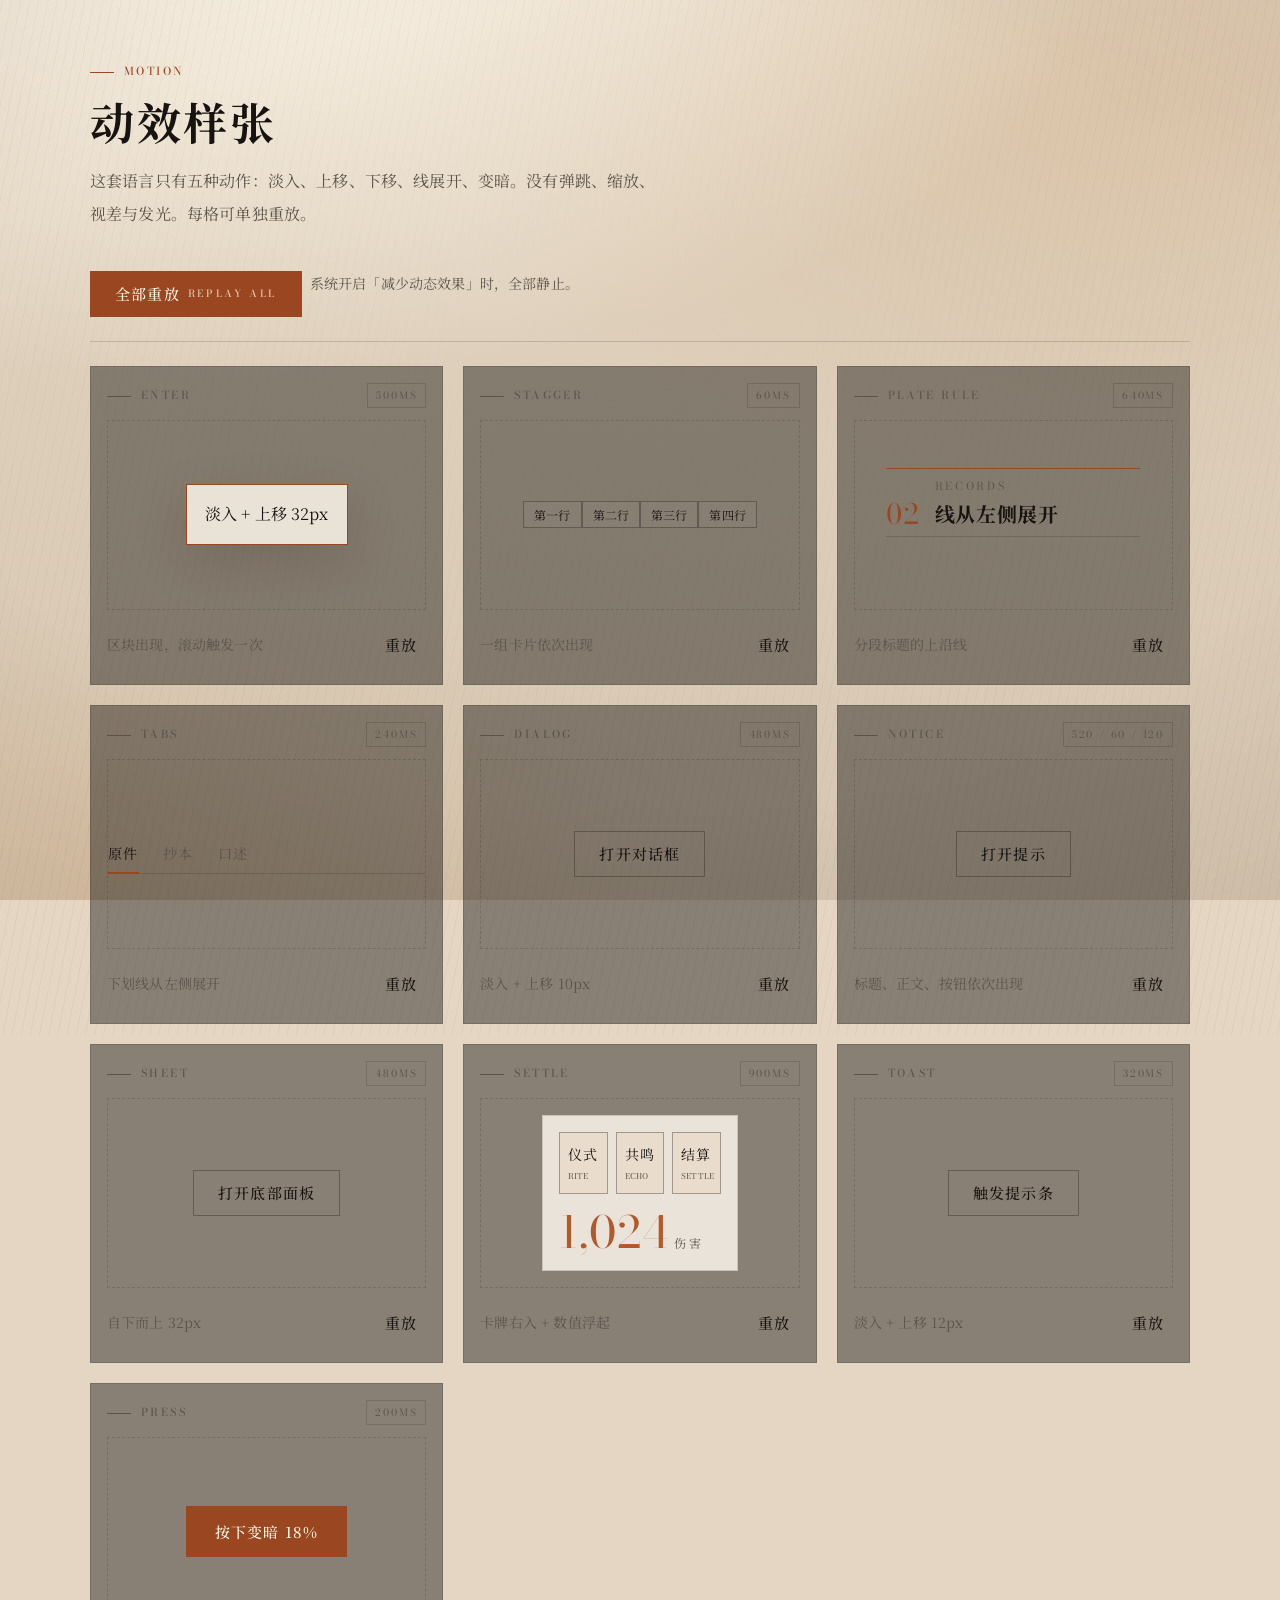
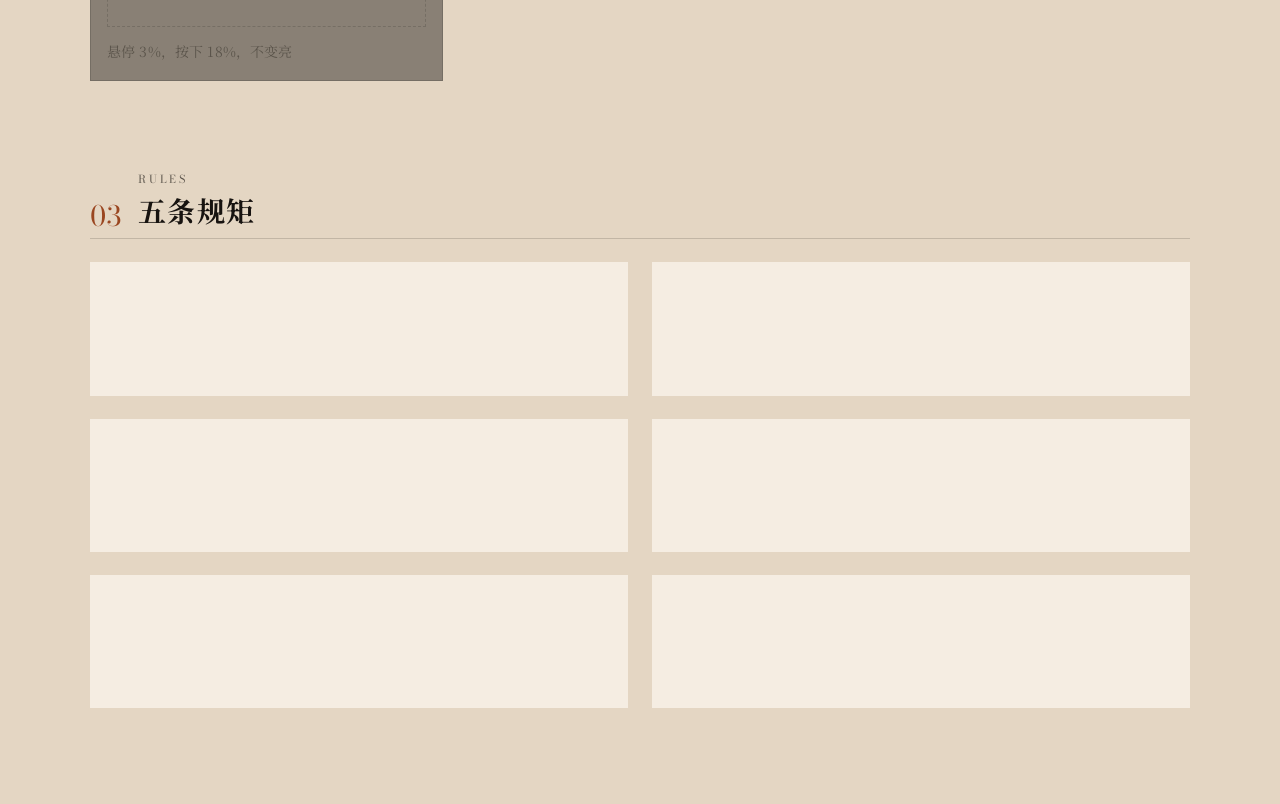
==== templates/motion.html @ 3413b7c7 "feat: add design tokens, web kit and page templates Tokens, the CSS kit, one stylesheet per extra pa" ====
<!DOCTYPE html>
<html lang="zh-CN" data-theme="dark" data-accent="rust" data-density="standard" data-motion="full">
<head>
<meta charset="utf-8">
<meta name="viewport" content="width=device-width, initial-scale=1">
<title>动效样张 · reverse1999-ui</title>
<link rel="preconnect" href="https://fonts.googleapis.com">
<link rel="preconnect" href="https://fonts.gstatic.com" crossorigin>
<link href="https://fonts.googleapis.com/css2?family=Bodoni+Moda:wght@400..700&family=Noto+Serif+SC:wght@400;500;700&display=swap" rel="stylesheet">
<link rel="stylesheet" href="../assets/reverse1999.css">
<style>
  .motion-grid { display: grid; grid-template-columns: repeat(3, minmax(0, 1fr)); gap: 20px; padding: 24px 0; }
  .tile { border: 1px solid var(--r99-line); background: rgba(0,0,0,.4); padding: 16px; display: flex; flex-direction: column; gap: 12px; }
  .tile__head { display: flex; justify-content: space-between; align-items: baseline; gap: 8px; }
  .tile__stage { position: relative; height: 190px; display: flex; align-items: center; justify-content: center; overflow: hidden; border: 1px dashed var(--r99-line); }
  .tile__foot { display: flex; justify-content: space-between; align-items: center; }
  .demo-plate { width: 80%; }
  @keyframes demo-line { from { transform: scaleX(0); } to { transform: scaleX(1); } }
  .demo-plate::before { display: none; }
  .demo-line {
    position: absolute;
    left: 0; top: 0;
    width: 100%; height: 1px;
    background: var(--r99-accent);
    transform-origin: left center;
    transform: scaleX(1);
  }
  .demo-plate.play::before { animation: demo-line 640ms var(--r99-ease-enter) both; }
  .demo-line--tab { top: auto; bottom: -1px; height: 2px; }
  .demo-tabs { width: 100%; }
  @media (max-width: 980px) { .motion-grid { grid-template-columns: 1fr; } }
</style>
</head>
<body class="r99">

<div class="r99-atmos" aria-hidden="true"></div>
<div class="r99-rain" aria-hidden="true"></div>
<div class="r99-grain" aria-hidden="true"></div>
<div class="r99-vignette" aria-hidden="true"></div>

<main class="r99-main">
  <div class="r99-shell">
    <header class="r99-article__head">
      <span class="r99-kicker r99-kicker--accent">Motion</span>
      <h1 class="r99-article__title" style="font-size:44px">动效样张</h1>
      <p class="r99-lead" style="max-width:36em">这套语言只有五种动作：淡入、上移、下移、线展开、变暗。没有弹跳、缩放、视差与发光。每格可单独重放。</p>
      <div class="r99-actions">
        <button class="r99-btn r99-btn--primary" id="replay-all">全部重放<span class="r99-btn__en">Replay all</span></button>
        <span class="r99-note">系统开启「减少动态效果」时，全部静止。</span>
      </div>
    </header>

    <div class="motion-grid">
      <div class="tile">
        <div class="tile__head"><span class="r99-kicker">Enter</span><span class="r99-tag">500ms</span></div>
        <div class="tile__stage"><div class="r99-panel demo-enter" style="padding:14px 18px">淡入 + 上移 32px</div></div>
        <div class="tile__foot"><span class="r99-note">区块出现，滚动触发一次</span><button class="r99-btn r99-btn--quiet" data-replay="demo-enter">重放</button></div>
      </div>

      <div class="tile">
        <div class="tile__head"><span class="r99-kicker">Stagger</span><span class="r99-tag">60ms</span></div>
        <div class="tile__stage stagger demo-stagger">
          <span class="r99-chip">第一行</span><span class="r99-chip">第二行</span><span class="r99-chip">第三行</span><span class="r99-chip">第四行</span>
        </div>
        <div class="tile__foot"><span class="r99-note">一组卡片依次出现</span><button class="r99-btn r99-btn--quiet" data-replay="demo-stagger">重放</button></div>
      </div>

      <div class="tile">
        <div class="tile__head"><span class="r99-kicker">Plate rule</span><span class="r99-tag">640ms</span></div>
        <div class="tile__stage">
          <div class="r99-plate demo-plate" data-r99-skip><span class="demo-line" aria-hidden="true"></span><span class="r99-plate__no">02</span><span class="r99-plate__text"><span class="r99-plate__en">Records</span><span class="r99-h3">线从左侧展开</span></span></div>
        </div>
        <div class="tile__foot"><span class="r99-note">分段标题的上沿线</span><button class="r99-btn r99-btn--quiet" data-replay="demo-plate">重放</button></div>
      </div>

      <div class="tile">
        <div class="tile__head"><span class="r99-kicker">Tabs</span><span class="r99-tag">240ms</span></div>
        <div class="tile__stage">
          <ul class="r99-tabs demo-tabs" role="tablist" data-r99-tabs>
            <li role="presentation"><button role="tab" id="mt1" aria-controls="mp1" aria-selected="true">原件<span class="demo-line demo-line--tab" aria-hidden="true"></span></button></li>
            <li role="presentation"><button role="tab" id="mt2" aria-controls="mp2" aria-selected="false" tabindex="-1">抄本</button></li>
            <li role="presentation"><button role="tab" id="mt3" aria-controls="mp3" aria-selected="false" tabindex="-1">口述</button></li>
          </ul>
          <div id="mp1" role="tabpanel" aria-labelledby="mt1" hidden style="position:absolute;bottom:10px;left:0;right:0;text-align:center"></div>
        </div>
        <div class="tile__foot"><span class="r99-note">下划线从左侧展开</span><button class="r99-btn r99-btn--quiet" data-replay="demo-tabs">重放</button></div>
      </div>

      <div class="tile">
        <div class="tile__head"><span class="r99-kicker">Dialog</span><span class="r99-tag">480ms</span></div>
        <div class="tile__stage"><button class="r99-btn" data-r99-open="dlg-motion">打开对话框</button></div>
        <div class="tile__foot"><span class="r99-note">淡入 + 上移 10px</span><button class="r99-btn r99-btn--quiet" data-replay="demo-dialog">重放</button></div>
      </div>

      <div class="tile">
        <div class="tile__head"><span class="r99-kicker">Notice</span><span class="r99-tag">520 / 60 / 120</span></div>
        <div class="tile__stage"><button class="r99-btn" data-r99-open="dlg-notice-motion">打开提示</button></div>
        <div class="tile__foot"><span class="r99-note">标题、正文、按钮依次出现</span><button class="r99-btn r99-btn--quiet" data-replay="demo-notice">重放</button></div>
      </div>

      <div class="tile">
        <div class="tile__head"><span class="r99-kicker">Sheet</span><span class="r99-tag">480ms</span></div>
        <div class="tile__stage"><button class="r99-btn" data-r99-open="sheet-motion">打开底部面板</button></div>
        <div class="tile__foot"><span class="r99-note">自下而上 32px</span><button class="r99-btn r99-btn--quiet" data-replay="demo-sheet">重放</button></div>
      </div>

      <div class="tile">
        <div class="tile__head"><span class="r99-kicker">Settle</span><span class="r99-tag">900ms</span></div>
        <div class="tile__stage">
          <div class="r99-settle" id="settle-demo">
            <div class="r99-settle__row">
              <div class="r99-settle__card" style="--i:0">仪式<span>Rite</span></div>
              <div class="r99-settle__card" style="--i:1">共鸣<span>Echo</span></div>
              <div class="r99-settle__card" style="--i:2">结算<span>Settle</span></div>
            </div>
            <div class="r99-settle__num">1,024<small>伤害</small></div>
          </div>
        </div>
        <div class="tile__foot"><span class="r99-note">卡牌右入 + 数值浮起</span><button class="r99-btn r99-btn--quiet" data-replay="demo-settle">重放</button></div>
      </div>
      <div class="tile">
        <div class="tile__head"><span class="r99-kicker">Toast</span><span class="r99-tag">320ms</span></div>
        <div class="tile__stage"><button class="r99-btn" data-r99-toast="这是一条提示，2.6 秒后消失">触发提示条</button></div>
        <div class="tile__foot"><span class="r99-note">淡入 + 上移 12px</span><button class="r99-btn r99-btn--quiet" data-replay="demo-toast">重放</button></div>
      </div>

      <div class="tile">
        <div class="tile__head"><span class="r99-kicker">Press</span><span class="r99-tag">200ms</span></div>
        <div class="tile__stage"><button class="r99-btn r99-btn--primary" style="padding:14px 28px">按下变暗 18%</button></div>
        <div class="tile__foot"><span class="r99-note">悬停 3%，按下 18%，不变亮</span></div>
      </div>
    </div>

    <section class="r99-section">
      <div class="r99-plate">
        <span class="r99-plate__no">03</span>
        <span class="r99-plate__text"><span class="r99-plate__en">Rules</span><span class="r99-h2">五条规矩</span></span>
      </div>
      <div class="r99-grid r99-grid--2">
        <div class="r99-panel r99-panel--quiet"><h3 class="r99-h3">只有五种动作</h3><p class="r99-note">淡入、上移、下移、线展开、变暗。没有第六种。</p></div>
        <div class="r99-panel r99-panel--quiet"><h3 class="r99-h3">退出比进入快</h3><p class="r99-note">进入 500ms，退出 350ms；退出不带反向位移。</p></div>
        <div class="r99-panel r99-panel--quiet"><h3 class="r99-h3">一组只错开 60ms</h3><p class="r99-note">六个以内；再多就整组一起出现，总延迟不超过 300ms。</p></div>
        <div class="r99-panel r99-panel--quiet"><h3 class="r99-h3">按下去是暗，不是亮</h3><p class="r99-note">悬停 3%、按下 18%；位移与缩放一次都不用。</p></div>
        <div class="r99-panel r99-panel--quiet"><h3 class="r99-h3">跨页只做淡入</h3><p class="r99-note">支持 View Transitions 的浏览器在页面之间淡入；不支持的直接跳转。</p></div>
        <div class="r99-panel r99-panel--quiet"><h3 class="r99-h3">减少动效后静态</h3><p class="r99-note">开启系统开关后全部关闭，内容仍然完整。</p></div>
      </div>
    </section>
  </div>
</main>

<div class="r99-scrim" id="scrim-motion" hidden></div>
<div class="r99-dialog" role="dialog" aria-modal="true" aria-labelledby="dlg-motion-title" id="dlg-motion" data-r99-scrim="scrim-motion" hidden>
  <span class="r99-kicker r99-kicker--accent">Dialog</span>
  <h2 class="r99-h2" id="dlg-motion-title" style="margin-top:8px">对话框</h2>
  <p class="r99-note" style="margin:12px 0 20px">480ms 淡入 + 上移 10px；退出 350ms。按 Esc 关闭。</p>
  <div class="r99-actions" style="margin:0">
    <button class="r99-btn r99-btn--primary" data-r99-close>好</button>
    <button class="r99-btn" data-r99-close>取消</button>
  </div>
</div>

<div class="r99-notice" role="dialog" aria-modal="true" aria-labelledby="notice-motion-title" id="dlg-notice-motion" hidden>
  <div class="r99-notice__head">
    <svg class="r99-notice__arch" viewBox="0 0 46 24" aria-hidden="true"><path d="M2 23V10L23 2l21 8v13" fill="none" stroke="currentColor" stroke-width="1"/></svg>
    <h2 class="r99-notice__title" id="notice-motion-title">提示</h2>
    <span class="r99-notice__en">Notice</span>
  </div>
  <div class="r99-notice__body">是否退出游戏？</div>
  <div class="r99-notice__actions">
    <button class="r99-notice__btn" data-r99-close>取消<span>Cancel</span></button>
    <button class="r99-notice__btn r99-notice__btn--primary" data-r99-close>确认<span>Confirm</span></button>
  </div>
</div>

<div class="r99-scrim" id="scrim-sheet-motion" hidden></div>
<div class="r99-sheet" role="dialog" aria-modal="true" aria-labelledby="sheet-motion-title" id="sheet-motion" data-r99-scrim="scrim-sheet-motion" hidden>
  <div class="r99-sheet__grip" aria-hidden="true"></div>
  <span class="r99-kicker">Sheet</span>
  <h2 class="r99-h3" id="sheet-motion-title" style="margin-top:6px">底部面板</h2>
  <p class="r99-note" style="margin:8px 0 16px">自下而上 32px，480ms；关闭 350ms。</p>
  <button class="r99-btn r99-btn--primary r99-btn--block" data-r99-close>关闭</button>
</div>

<script src="../assets/variant.js"></script>
<script src="../assets/fx.js"></script>
<script>
  // 单条重放：用一次强制重排重新触发动画类
  function playLine(selector) {
    var el = document.querySelector(selector);
    if (!el) return;
    var line = el.querySelector(".demo-line") || el.querySelector("button");
    if (!line) return;
    if (line.animate) {
      line.animate(
        [{ transform: "scaleX(0)" }, { transform: "scaleX(1)" }],
        { duration: selector === ".demo-tabs" ? 240 : 640, easing: "cubic-bezier(.22,.61,.36,1)", fill: "both" }
      );
    }
  }

  function replay(selector) {
    var el = document.querySelector(selector);
    if (!el) return;
    el.classList.remove("r99-in", "anim-enter", "anim-sheet", "anim-fade");
    void el.offsetWidth;
    el.classList.add("r99-in");
  }
  document.querySelectorAll("[data-replay]").forEach(function (btn) {
    btn.addEventListener("click", function () {
      var key = btn.getAttribute("data-replay");
      if (key === "demo-dialog") { document.querySelector('[data-r99-open="dlg-motion"]').click(); return; }
      if (key === "demo-notice") { document.querySelector('[data-r99-open="dlg-notice-motion"]').click(); return; }
      if (key === "demo-sheet") { document.querySelector('[data-r99-open="sheet-motion"]').click(); return; }
      if (key === "demo-toast") { document.querySelector('[data-r99-toast]').click(); return; }
      if (key === "demo-settle") {
        var s = document.getElementById("settle-demo");
        s.removeAttribute("data-state");
        void s.offsetWidth;
        s.setAttribute("data-state", "run");
        return;
      }
      if (key === "demo-tabs") { playLine(".demo-tabs"); return; }
      if (key === "demo-plate") { playLine(".demo-plate"); return; }
      if (key === "demo-stagger") {
        document.querySelectorAll(".demo-stagger > *").forEach(function (el, i) {
          el.style.animation = "none"; void el.offsetWidth;
          el.style.animation = "r99-enter 500ms cubic-bezier(.22,.61,.36,1) " + i * 60 + "ms both";
        });
        return;
      }
      replay("." + key);
    });
  });
  document.getElementById("replay-all").addEventListener("click", function () {
    document.querySelectorAll("[data-replay]").forEach(function (b, i) {
      setTimeout(function () { b.click(); }, i * 260);
    });
  });
</script>
</body>
</html>
---- assets/reverse1999.css ----
/* reverse1999-ui 网页套件
   用法：<html data-theme="dark" data-accent="rust" data-density="standard">
   部件类名一律以 r99- 开头，不依赖任何框架。 */

/* ---------- 1. 变量 ---------- */

:root {
  --r99-s1: 4px;
  --r99-s2: 8px;
  --r99-s3: 16px;
  --r99-s4: 24px;
  --r99-s5: 40px;
  --r99-s6: 64px;
  --r99-s7: 96px;

  --r99-r-sm: 10px;
  --r99-r-md: 20px;
  --r99-r-lg: 30px;
  --r99-r-pill: 45px;

  --r99-hair: 1px;
  --r99-strong: 2px;
  --r99-active: 4px;

  --r99-serif: "Noto Serif SC", "Source Han Serif SC", "Songti SC", "SimSun", serif;
  --r99-display: "Bodoni Moda", "Didot", "Playfair Display", "Times New Roman", serif;
  --r99-mono: ui-monospace, "SF Mono", Consolas, monospace;

  --r99-fs-display: clamp(40px, 7vw, 76px);
  --r99-fs-title: clamp(28px, 3.4vw, 40px);
  --r99-fs-h2: 28px;
  --r99-fs-h3: 20px;
  --r99-fs-body: 16px;
  --r99-fs-small: 14px;
  --r99-fs-meta: 12px;
  --r99-fs-label: 11px;

  --r99-accent: #b55829;
  --r99-accent-bright: #db6f39;
  --r99-on-accent: #fffde9;
  --r99-bg: #0b0a09;
  --r99-bg-deep: #070606;
  --r99-glow-1: rgba(46, 68, 79, 0.5);
  --r99-glow-2: rgba(88, 44, 26, 0.42);
  --r99-surface: rgba(0, 0, 0, 0.82);
  --r99-surface-solid: #141210;
  --r99-paper: #e9dccd;
  --r99-paper-shade: #dccdba;
  --r99-text: #fffde9;
  --r99-text-muted: #c9c2b4;
  --r99-ink: #171310;
  --r99-ink-muted: #5b544b;
  --r99-line: rgba(233, 220, 205, 0.16);
  --r99-line-strong: rgba(233, 220, 205, 0.32);
  --r99-ok: #8ec755;
  --r99-due: #f56064;
  --r99-settled: #8c8d8c;
  --r99-grain-opacity: 0.055;
  --r99-grain-blend: overlay;
  --r99-shadow: 0 24px 70px rgba(0, 0, 0, 0.55);

  --r99-t-enter: 500ms;
  --r99-t-exit: 350ms;
  --r99-t-hover: 200ms;
  --r99-ease-enter: cubic-bezier(0.22, 0.61, 0.36, 1);
  --r99-ease-exit: cubic-bezier(0.33, 0, 0.2, 1);

  --r99-grain: url("data:image/svg+xml,%3Csvg xmlns='http://www.w3.org/2000/svg' width='160' height='160'%3E%3Cfilter id='n'%3E%3CfeTurbulence type='fractalNoise' baseFrequency='0.85' numOctaves='3' stitchTiles='stitch'/%3E%3CfeColorMatrix type='saturate' values='0'/%3E%3C/filter%3E%3Crect width='160' height='160' filter='url(%23n)'/%3E%3C/svg%3E");
  --r99-halftone: url("data:image/svg+xml,%3Csvg xmlns='http://www.w3.org/2000/svg' width='6' height='6'%3E%3Ccircle cx='1.5' cy='1.5' r='1' fill='%23b55829' fill-opacity='0.55'/%3E%3C/svg%3E");
  --r99-weave: repeating-linear-gradient(0deg, rgba(23, 19, 16, 0.035) 0 1px, transparent 1px 4px);

  --r99-rain: repeating-linear-gradient(
    101deg,
    rgba(226, 236, 240, 0.055) 0 1px,
    transparent 1px 9px
  );
}

[data-accent="amber"] {
  --r99-accent: #c97a2b;
  --r99-accent-bright: #e08f3d;
  --r99-on-accent: #171310;
}
[data-accent="verdigris"] {
  --r99-accent: #4f7d6a;
  --r99-accent-bright: #6a9b86;
}
[data-accent="gold"] {
  --r99-accent: #b08d4f;
  --r99-accent-bright: #c9a768;
  --r99-on-accent: #171310;
}

[data-density="compact"] {
  --r99-s1: 4px;
  --r99-s2: 6px;
  --r99-s3: 12px;
  --r99-s4: 18px;
  --r99-s5: 30px;
  --r99-s6: 48px;
  --r99-s7: 72px;
}
[data-density="roomy"] {
  --r99-s1: 6px;
  --r99-s2: 12px;
  --r99-s3: 22px;
  --r99-s4: 32px;
  --r99-s5: 52px;
  --r99-s6: 80px;
  --r99-s7: 120px;
}

[data-theme="light"],
[data-surface="paper"] {
  --r99-bg: #e4d6c3;
  --r99-bg-deep: #d8c8b3;
  --r99-glow-1: rgba(255, 250, 238, 0.85);
  --r99-glow-2: rgba(214, 186, 152, 0.55);
  --r99-surface: rgba(247, 241, 230, 0.88);
  --r99-surface-solid: #f7f1e6;
  --r99-text: #171310;
  --r99-text-muted: #5b544b;
  --r99-line: rgba(23, 19, 16, 0.16);
  --r99-line-strong: rgba(23, 19, 16, 0.32);
  --r99-accent: #9a4620;
  --r99-accent-bright: #b55829;
  --r99-on-accent: #fffde9;
  --r99-ok: #345d1b;
  --r99-due: #a32b30;
  --r99-settled: #5b544b;
  --r99-grain-opacity: 0.04;
  --r99-grain-blend: multiply;
  --r99-shadow: 0 18px 50px rgba(60, 40, 24, 0.18);
  --r99-rain: repeating-linear-gradient(
    101deg,
    rgba(90, 70, 50, 0.05) 0 1px,
    transparent 1px 9px
  );
}

/* ---------- 2. 基础 ---------- */

*,
*::before,
*::after {
  box-sizing: border-box;
}

html {
  -webkit-text-size-adjust: 100%;
  scroll-behavior: smooth;
}

body.r99 {
  margin: 0;
  min-height: 100vh;
  background: var(--r99-bg);
  color: var(--r99-text);
  font-family: var(--r99-serif);
  font-size: var(--r99-fs-body);
  line-height: 1.9;
  letter-spacing: 0.01em;
  -webkit-font-smoothing: antialiased;
  overflow-x: hidden;
}

.r99 ::selection {
  background: rgba(181, 88, 41, 0.35);
  color: var(--r99-text);
}

.r99 a {
  color: inherit;
  text-decoration: none;
}

.r99 img {
  max-width: 100%;
  display: block;
}

.r99 :focus-visible {
  outline: var(--r99-strong) solid var(--r99-text);
  outline-offset: 3px;
}

.r99-hide {
  position: absolute;
  width: 1px;
  height: 1px;
  overflow: hidden;
  clip-path: inset(50%);
  white-space: nowrap;
}

/* ---------- 3. 背景层 ---------- */

.r99-atmos {
  position: fixed;
  inset: 0;
  z-index: 0;
  pointer-events: none;
  background:
    radial-gradient(120% 90% at 18% -10%, var(--r99-glow-1) 0%, transparent 58%),
    radial-gradient(90% 70% at 88% 12%, var(--r99-glow-2) 0%, transparent 62%),
    radial-gradient(70% 46% at 8% 100%, var(--r99-glow-2) 0%, transparent 72%),
    linear-gradient(180deg, var(--r99-bg) 0%, var(--r99-bg-deep) 100%);
}

.r99-rain {
  position: fixed;
  inset: -15% -15% -15% -15%;
  z-index: 1;
  pointer-events: none;
  background-image: var(--r99-rain);
  filter: blur(0.4px);
  opacity: 0.9;
  mask-image: radial-gradient(70% 60% at 50% 40%, transparent 0%, #000 78%);
  animation: r99-rain-drift 90s linear infinite;
}

.r99-grain {
  position: fixed;
  inset: 0;
  z-index: 2;
  pointer-events: none;
  background-image: var(--r99-grain);
  background-size: 160px 160px;
  opacity: var(--r99-grain-opacity);
  mix-blend-mode: var(--r99-grain-blend);
}

.r99-vignette {
  position: fixed;
  inset: 0;
  z-index: 2;
  pointer-events: none;
  background: radial-gradient(120% 100% at 50% 45%, transparent 40%, rgba(0, 0, 0, 0.55) 100%);
}

[data-theme="light"] .r99-vignette,
[data-surface="paper"] .r99-vignette {
  background: radial-gradient(120% 100% at 50% 45%, transparent 45%, rgba(80, 55, 32, 0.16) 100%);
}

@keyframes r99-rain-drift {
  from {
    transform: translate3d(0, 0, 0);
  }
  to {
    transform: translate3d(-4%, 8%, 0);
  }
}

/* ---------- 4. 版式骨架 ---------- */

.r99-skip {
  position: absolute;
  left: var(--r99-s3);
  top: -60px;
  z-index: 100;
  padding: var(--r99-s2) var(--r99-s3);
  background: var(--r99-surface-solid);
  border: var(--r99-hair) solid var(--r99-accent);
  color: var(--r99-text);
  transition: top var(--r99-t-hover) ease;
}
.r99-skip:focus {
  top: var(--r99-s3);
}

.r99-shell {
  position: relative;
  z-index: 3;
  max-width: 1180px;
  margin: 0 auto;
  padding: 0 var(--r99-s5);
}

.r99-main {
  padding-bottom: var(--r99-s5);
}

.r99-section {
  padding: clamp(36px, 4.4vw, 64px) 0;
}

.r99-grid {
  display: grid;
  gap: var(--r99-s4);
}
.r99-grid--2 {
  grid-template-columns: repeat(2, minmax(0, 1fr));
}
.r99-grid--3 {
  grid-template-columns: repeat(3, minmax(0, 1fr));
}
.r99-grid--4 {
  grid-template-columns: repeat(4, minmax(0, 1fr));
}
.r99-grid--split {
  grid-template-columns: minmax(0, 1fr) 320px;
  gap: var(--r99-s6);
}
.r99-grid--half {
  grid-template-columns: minmax(0, 1.05fr) minmax(0, 1fr);
  gap: var(--r99-s6);
}

.r99-stack > * + * {
  margin-top: var(--r99-s3);
}

/* ---------- 5. 文字 ---------- */

.r99-kicker {
  display: block;
  font-family: var(--r99-display);
  font-size: var(--r99-fs-label);
  font-weight: 500;
  letter-spacing: 0.22em;
  text-transform: uppercase;
  color: var(--r99-text-muted);
  line-height: 1.4;
}
.r99-kicker--accent {
  color: var(--r99-accent);
}
.r99-kicker::before {
  content: "";
  display: inline-block;
  width: 24px;
  height: 1px;
  margin-right: 10px;
  vertical-align: middle;
  background: currentColor;
}

.r99-display {
  margin: 0;
  font-family: var(--r99-display);
  font-size: var(--r99-fs-display);
  font-weight: 500;
  line-height: 1.04;
  letter-spacing: 0.02em;
  color: var(--r99-text);
}
.r99-display em {
  font-style: italic;
  color: var(--r99-accent);
}

.r99-title {
  margin: 0;
  font-size: var(--r99-fs-title);
  font-weight: 700;
  line-height: 1.24;
  letter-spacing: 0.04em;
}

.r99-h2 {
  margin: 0;
  font-size: var(--r99-fs-h2);
  font-weight: 700;
  line-height: 1.35;
  letter-spacing: 0.04em;
}

.r99-h3 {
  margin: 0;
  font-size: var(--r99-fs-h3);
  font-weight: 700;
  line-height: 1.45;
  letter-spacing: 0.03em;
}

.r99-lead {
  margin: 0;
  font-size: var(--r99-fs-body);
  line-height: 2.05;
  color: var(--r99-text-muted);
}

.r99-prose {
  max-width: 40em;
}
.r99-prose p {
  margin: 0 0 var(--r99-s3);
}
.r99-prose h2 {
  margin: var(--r99-s5) 0 var(--r99-s3);
}
.r99-prose h3 {
  margin: var(--r99-s4) 0 var(--r99-s2);
}
.r99-prose ul {
  padding-left: 1.2em;
}
.r99-prose li {
  margin: 0.4em 0;
}
.r99-prose strong {
  color: var(--r99-text);
  font-weight: 700;
}
.r99-prose a {
  color: var(--r99-text);
  border-bottom: 1px solid var(--r99-accent);
}
.r99-prose code {
  font-family: var(--r99-mono);
  font-size: 0.9em;
  padding: 2px 6px;
  background: rgba(181, 88, 41, 0.14);
  border: 1px solid var(--r99-line);
}

.r99-side {
  writing-mode: vertical-rl;
  text-orientation: mixed;
  transform: rotate(180deg);
  font-family: var(--r99-display);
  font-size: var(--r99-fs-label);
  letter-spacing: 0.32em;
  text-transform: uppercase;
  color: var(--r99-text-muted);
  white-space: nowrap;
}

.r99-meta {
  display: flex;
  flex-wrap: wrap;
  align-items: center;
  gap: var(--r99-s2);
  font-family: var(--r99-display);
  font-size: var(--r99-fs-meta);
  letter-spacing: 0.12em;
  color: var(--r99-text-muted);
}
.r99-meta > * + *::before {
  content: "│";
  margin-right: var(--r99-s2);
  color: var(--r99-accent);
}

.r99-num {
  font-family: var(--r99-display);
  font-variant-numeric: tabular-nums;
  letter-spacing: 0.04em;
}

.r99-quote {
  margin: var(--r99-s4) 0;
  padding-left: var(--r99-s3);
  border-left: var(--r99-strong) solid var(--r99-accent);
  color: var(--r99-text);
  font-size: var(--r99-fs-lead, 18px);
  line-height: 1.9;
}
.r99-quote cite {
  display: block;
  margin-top: var(--r99-s2);
  font-family: var(--r99-display);
  font-size: var(--r99-fs-meta);
  font-style: normal;
  letter-spacing: 0.14em;
  color: var(--r99-text-muted);
}

.r99-dropcap::first-letter {
  float: left;
  margin: 0.06em 0.12em 0 0;
  font-family: var(--r99-display);
  font-size: 2.9em;
  line-height: 1;
  color: var(--r99-accent);
}

.r99-note {
  font-size: var(--r99-fs-small);
  color: var(--r99-text-muted);
  line-height: 1.8;
}

/* ---------- 6. 线 ---------- */

.r99-rule {
  position: relative;
  height: 1px;
  margin: var(--r99-s5) 0;
  border: 0;
  background: linear-gradient(90deg, var(--r99-accent), var(--r99-line) 55%, transparent);
}
.r99-rule::after {
  content: "";
  position: absolute;
  left: 0;
  top: -2.5px;
  width: 6px;
  height: 6px;
  background: var(--r99-accent);
  transform: rotate(45deg);
}

.r99-hairline {
  height: 1px;
  border: 0;
  margin: 0;
  background: var(--r99-line);
}

/* ---------- 7. 面板 ---------- */

.r99-panel {
  position: relative;
  padding: var(--r99-s4);
  background: var(--r99-surface);
  border: var(--r99-hair) solid var(--r99-accent);
  border-radius: 0;
  box-shadow: var(--r99-shadow);
  backdrop-filter: blur(8px) saturate(0.92);
  -webkit-backdrop-filter: blur(8px) saturate(0.92);
}

.r99-panel--quiet {
  border-color: var(--r99-line-strong);
  box-shadow: none;
}

.r99-panel--paper {
  --r99-text: var(--r99-ink);
  --r99-text-muted: var(--r99-ink-muted);
  --r99-line: rgba(23, 19, 16, 0.16);
  --r99-line-strong: rgba(23, 19, 16, 0.34);
  --r99-panel: var(--r99-paper);
  color: var(--r99-ink);
  background-color: var(--r99-paper);
  background-image: var(--r99-weave);
  border-color: var(--r99-accent);
}
.r99-panel--paper .r99-kicker,
.r99-panel--paper .r99-note,
.r99-panel--paper .r99-meta {
  color: var(--r99-ink-muted);
}
.r99-panel--paper .r99-title,
.r99-panel--paper .r99-h2,
.r99-panel--paper .r99-h3 {
  color: var(--r99-ink);
}

.r99-panel__head {
  display: flex;
  align-items: baseline;
  justify-content: space-between;
  gap: var(--r99-s3);
  padding-bottom: var(--r99-s2);
  margin-bottom: var(--r99-s3);
  border-bottom: var(--r99-hair) solid var(--r99-line);
}

/* 窄条标题：上下两条细线夹住编号与标题 */
.r99-plate {
  display: flex;
  align-items: flex-end;
  gap: var(--r99-s3);
  padding: var(--r99-s2) 0;
  border-top: var(--r99-hair) solid var(--r99-accent);
  border-bottom: var(--r99-hair) solid var(--r99-line);
  margin-bottom: var(--r99-s4);
}
.r99-plate__no {
  font-family: var(--r99-display);
  font-size: 28px;
  line-height: 1;
  color: var(--r99-accent);
  font-variant-numeric: tabular-nums;
}
.r99-plate__text {
  display: flex;
  flex-direction: column;
  gap: 2px;
}
.r99-plate__en {
  font-family: var(--r99-display);
  font-size: var(--r99-fs-label);
  letter-spacing: 0.24em;
  text-transform: uppercase;
  color: var(--r99-text-muted);
}

/* ---------- 8. 按钮 ---------- */

.r99-btn {
  display: inline-flex;
  align-items: center;
  justify-content: center;
  gap: var(--r99-s2);
  min-height: 46px;
  padding: 10px var(--r99-s4);
  font-family: var(--r99-serif);
  font-size: 15px;
  font-weight: 500;
  letter-spacing: 0.08em;
  color: var(--r99-text);
  background: transparent;
  border: var(--r99-hair) solid var(--r99-line-strong);
  border-radius: 0;
  cursor: pointer;
  transition:
    filter var(--r99-t-hover) ease,
    border-color var(--r99-t-hover) ease;
}
.r99-btn:hover {
  filter: brightness(0.97);
}
.r99-btn:active {
  filter: brightness(0.82);
}
.r99-btn[disabled] {
  color: var(--r99-settled);
  border-color: var(--r99-line);
  cursor: not-allowed;
  background: transparent;
}

.r99-btn--primary {
  color: var(--r99-on-accent);
  background: var(--r99-accent);
  border-color: var(--r99-accent);
}
.r99-btn--primary:hover {
  filter: brightness(0.95);
}
.r99-btn--primary:active {
  filter: brightness(0.8);
}

.r99-btn--quiet {
  border-color: transparent;
  padding-inline: var(--r99-s2);
}
.r99-btn--quiet:hover {
  border-color: transparent;
  background: transparent;
  color: var(--r99-accent-bright);
}

.r99-btn--block {
  width: 100%;
}

.r99-btn__en {
  font-family: var(--r99-display);
  font-size: 10px;
  letter-spacing: 0.26em;
  text-transform: uppercase;
  opacity: 0.72;
}

/* ---------- 9. 标签与状态 ---------- */

.r99-chip {
  display: inline-flex;
  align-items: center;
  gap: 6px;
  padding: 3px 10px;
  font-size: var(--r99-fs-meta);
  line-height: 1.6;
  color: var(--r99-text);
  border: var(--r99-hair) solid var(--r99-line-strong);
  border-radius: 0;
  background: rgba(255, 253, 233, 0.03);
}
.r99-chip--on {
  color: var(--r99-on-accent);
  background: var(--r99-accent);
  border-color: var(--r99-accent);
}

.r99-tag {
  display: inline-block;
  padding: 2px 8px;
  font-family: var(--r99-display);
  font-size: 10px;
  letter-spacing: 0.18em;
  text-transform: uppercase;
  color: var(--r99-text-muted);
  border: var(--r99-hair) solid var(--r99-line);
}

.r99-status {
  display: inline-flex;
  align-items: center;
  gap: 8px;
  font-size: var(--r99-fs-meta);
  color: var(--r99-text-muted);
}
.r99-status::before {
  content: "";
  width: 6px;
  height: 6px;
  border-radius: 0;
  background: var(--r99-settled);
}
.r99-status--ok {
  color: var(--r99-ok);
}
.r99-status--ok::before {
  background: var(--r99-ok);
}
.r99-status--due {
  color: var(--r99-due);
}
.r99-status--due::before {
  background: var(--r99-due);
}

.r99-stamp {
  display: inline-block;
  padding: 4px 12px;
  font-family: var(--r99-display);
  font-size: 10px;
  letter-spacing: 0.2em;
  text-transform: uppercase;
  color: var(--r99-accent);
  border: var(--r99-strong) solid var(--r99-accent);
  transform: rotate(-5deg);
  opacity: 0.92;
}

.r99-badge {
  display: inline-flex;
  align-items: center;
  gap: var(--r99-s2);
  padding: 6px 14px;
  font-size: var(--r99-fs-small);
  letter-spacing: 0.08em;
  color: var(--r99-text);
  background-color: #0a0908;
  background-image: var(--r99-halftone);
  border: var(--r99-hair) solid var(--r99-accent);
  border-radius: 0;
}

/* ---------- 10. 导航 ---------- */

.r99-masthead {
  position: relative;
  z-index: 4;
  border-bottom: var(--r99-hair) solid var(--r99-line);
  background: linear-gradient(180deg, rgba(0, 0, 0, 0.55), transparent);
}
[data-theme="light"] .r99-masthead,
[data-surface="paper"] .r99-masthead {
  background: linear-gradient(180deg, rgba(255, 250, 238, 0.5), transparent);
}

.r99-masthead__inner {
  display: flex;
  align-items: center;
  justify-content: space-between;
  gap: var(--r99-s4);
  padding: var(--r99-s3) 0;
}

.r99-logo {
  display: inline-flex;
  align-items: baseline;
  gap: 10px;
}
.r99-logo__zh {
  font-size: 22px;
  font-weight: 700;
  letter-spacing: 0.14em;
}
.r99-logo__en {
  font-family: var(--r99-display);
  font-size: 9px;
  letter-spacing: 0.42em;
  text-transform: uppercase;
  color: var(--r99-text-muted);
}

.r99-nav {
  display: flex;
  align-items: center;
  gap: var(--r99-s4);
}
.r99-nav a {
  position: relative;
  padding: 6px 0;
  font-size: var(--r99-fs-small);
  letter-spacing: 0.12em;
  color: var(--r99-text-muted);
  transition: color var(--r99-t-hover) ease;
}
.r99-nav a:hover {
  color: var(--r99-text);
}
.r99-nav a[aria-current="page"] {
  color: var(--r99-text);
}
.r99-nav a[aria-current="page"]::after {
  content: "";
  position: absolute;
  left: 0;
  right: 0;
  bottom: -1px;
  height: var(--r99-strong);
  background: var(--r99-accent);
}

.r99-tabs {
  display: flex;
  gap: var(--r99-s4);
  margin: 0;
  padding: 0;
  list-style: none;
  border-bottom: var(--r99-hair) solid var(--r99-line);
}
.r99-tabs button {
  position: relative;
  padding: 10px 0;
  font-family: var(--r99-serif);
  font-size: var(--r99-fs-small);
  letter-spacing: 0.1em;
  color: var(--r99-text-muted);
  background: none;
  border: 0;
  cursor: pointer;
  transition: color var(--r99-t-hover) ease;
}
.r99-tabs button:hover {
  color: var(--r99-text);
}
.r99-tabs button[aria-selected="true"] {
  color: var(--r99-text);
}
.r99-tabs button[aria-selected="true"]::after {
  content: "";
  position: absolute;
  left: 0;
  right: 0;
  bottom: -1px;
  height: var(--r99-strong);
  background: var(--r99-accent);
}

/* ---------- 11. 卡片与图 ---------- */

.r99-card {
  display: flex;
  flex-direction: column;
  background: rgba(0, 0, 0, 0.55);
  border: var(--r99-hair) solid var(--r99-line);
  border-radius: 0;
  overflow: hidden;
  transition: border-color var(--r99-t-hover) ease;
}
.r99-card:hover {
  border-color: var(--r99-accent);
}
[data-theme="light"] .r99-card,
[data-surface="paper"] .r99-card {
  background: rgba(255, 250, 240, 0.6);
}

.r99-card__media {
  position: relative;
  aspect-ratio: 3 / 4;
  overflow: hidden;
  background:
    linear-gradient(160deg, rgba(181, 88, 41, 0.18), transparent 55%),
    #1a1613;
}
.r99-card__media img {
  width: 100%;
  height: 100%;
  object-fit: cover;
  filter: saturate(0.88) contrast(1.06);
}
.r99-card__media::after {
  content: "";
  position: absolute;
  inset: 0;
  background: linear-gradient(180deg, transparent 55%, rgba(0, 0, 0, 0.7));
  pointer-events: none;
}

.r99-card__body {
  padding: var(--r99-s3);
  border-top: var(--r99-hair) solid var(--r99-line);
}
.r99-card__name {
  margin: 0 0 4px;
  font-size: 18px;
  font-weight: 700;
  letter-spacing: 0.06em;
}

.r99-figure {
  margin: 0;
}
.r99-figure img {
  width: 100%;
  border: var(--r99-hair) solid var(--r99-line-strong);
  border-radius: 0;
  filter: saturate(0.9) contrast(1.04);
}
.r99-figure figcaption {
  margin-top: var(--r99-s2);
  font-size: var(--r99-fs-meta);
  letter-spacing: 0.08em;
  color: var(--r99-text-muted);
}

/* ---------- 12. 列表与表 ---------- */

.r99-list {
  margin: 0;
  padding: 0;
  list-style: none;
  border-top: var(--r99-hair) solid var(--r99-line);
}
.r99-list li {
  border-bottom: var(--r99-hair) solid var(--r99-line);
}
.r99-list a,
.r99-row {
  display: grid;
  grid-template-columns: 64px 128px minmax(0, 1fr) auto;
  align-items: center;
  gap: var(--r99-s3);
  padding: var(--r99-s3) var(--r99-s2);
  color: var(--r99-text);
  transition:
    background-color var(--r99-t-hover) ease,
    box-shadow var(--r99-t-hover) ease;
}
.r99-list a:hover,
.r99-row:hover {
  background: rgba(255, 253, 233, 0.035);
  box-shadow: inset var(--r99-strong) 0 0 0 var(--r99-accent);
}
.r99-row__no {
  white-space: nowrap;
  font-family: var(--r99-display);
  font-size: 13px;
  letter-spacing: 0.12em;
  color: var(--r99-accent);
  font-variant-numeric: tabular-nums;
}
.r99-row__date {
  font-family: var(--r99-display);
  font-size: var(--r99-fs-meta);
  letter-spacing: 0.1em;
  color: var(--r99-text-muted);
  font-variant-numeric: tabular-nums;
}
.r99-row__name {
  font-size: 16px;
  letter-spacing: 0.04em;
}

.r99-table {
  width: 100%;
  border-collapse: collapse;
  font-size: var(--r99-fs-small);
}
.r99-table th {
  padding: 10px var(--r99-s2);
  text-align: left;
  font-family: var(--r99-display);
  font-size: 10px;
  font-weight: 500;
  letter-spacing: 0.2em;
  text-transform: uppercase;
  color: var(--r99-text-muted);
  border-bottom: var(--r99-hair) solid var(--r99-accent);
}
.r99-table td {
  padding: 12px var(--r99-s2);
  border-bottom: var(--r99-hair) solid var(--r99-line);
  font-variant-numeric: tabular-nums;
}
.r99-table tr:hover td {
  background: rgba(255, 253, 233, 0.03);
}

/* ---------- 13. 表单 ---------- */

.r99-field {
  display: flex;
  flex-direction: column;
  gap: 2px;
}
.r99-field dt,
.r99-label {
  font-family: var(--r99-display);
  font-size: 10px;
  letter-spacing: 0.2em;
  text-transform: uppercase;
  color: var(--r99-text-muted);
}
.r99-field dd {
  margin: 0;
  font-size: 16px;
  font-variant-numeric: tabular-nums;
}

.r99-input {
  width: 100%;
  padding: 10px 0;
  font-family: var(--r99-serif);
  font-size: var(--r99-fs-body);
  color: var(--r99-text);
  background: transparent;
  border: 0;
  border-bottom: var(--r99-hair) solid var(--r99-line-strong);
  border-radius: 0;
  transition: border-color var(--r99-t-hover) ease;
}
.r99-input::placeholder {
  color: var(--r99-text-muted);
  opacity: 0.7;
}
.r99-input:focus {
  border-bottom-color: var(--r99-accent);
  outline: none;
}
.r99-input:focus-visible {
  outline: none;
}

.r99-search {
  display: flex;
  align-items: center;
  gap: var(--r99-s2);
  padding: 6px 0;
  border-bottom: var(--r99-hair) solid var(--r99-line-strong);
}
.r99-search input {
  flex: 1;
  font-family: var(--r99-serif);
  font-size: var(--r99-fs-small);
  color: var(--r99-text);
  background: transparent;
  border: 0;
}
.r99-search input:focus {
  outline: none;
}

/* ---------- 14. 指示与进度 ---------- */

.r99-indicators {
  display: flex;
  gap: 1px;
  margin: var(--r99-s3) 0 0;
  padding: 0;
  list-style: none;
}
.r99-indicators li {
  flex: 1;
  display: flex;
}
.r99-indicators button {
  flex: 1;
  width: 100%;
  height: 2px;
  padding: 0;
  background: var(--r99-line-strong);
  border: 0;
  cursor: pointer;
  transition: height 0.2s ease, background-color 0.2s ease;
}
.r99-indicators button[aria-current="true"] {
  height: var(--r99-active);
  background: var(--r99-accent-bright);
}

.r99-meter {
  display: block;
}
.r99-meter__head {
  display: flex;
  justify-content: space-between;
  font-family: var(--r99-display);
  font-size: 10px;
  letter-spacing: 0.18em;
  text-transform: uppercase;
  color: var(--r99-text-muted);
  margin-bottom: 6px;
}
.r99-meter__track {
  display: block;
  height: 10px;
  padding: 1px;
  background: rgba(233, 220, 205, 0.16);
  border: 1px solid rgba(233, 220, 205, 0.42);
}
.r99-meter__fill {
  display: block;
  height: 100%;
  background: var(--r99-accent);
}

/* ---------- 15. 浮层 ---------- */

.r99-scrim {
  position: fixed;
  inset: 0;
  z-index: 40;
  background: rgba(5, 4, 3, 0.72);
  backdrop-filter: blur(3px);
  -webkit-backdrop-filter: blur(3px);
}

.r99-dialog {
  position: fixed;
  z-index: 50;
  top: 50%;
  left: 50%;
  width: min(520px, calc(100vw - 2 * var(--r99-s3)));
  transform: translate(-50%, -50%);
  padding: var(--r99-s5);
  background: var(--r99-surface-solid);
  border: var(--r99-hair) solid var(--r99-accent);
  border-radius: 0;
  box-shadow: var(--r99-shadow);
}

/* 右上角提示条：米色面板，直角，红圈叹号，多条堆叠 */
.r99-toasts {
  position: fixed;
  top: var(--r99-s4);
  right: var(--r99-s4);
  width: min(330px, calc(100vw - 2 * var(--r99-s4)));
  z-index: 70;
  pointer-events: none;
}
.r99-toast-slot {
  position: absolute;
  top: 0;
  right: 0;
  width: 100%;
  overflow: hidden;
  transition: transform 240ms var(--r99-ease-enter);
}
.r99-toast {
  display: flex;
  align-items: center;
  gap: 14px;
  width: 100%;
  height: 102px;
  padding: 12px 18px;
  background: linear-gradient(180deg, #f2ece6 0%, #e9dcd2 100%);
  color: #2a2320;
  border: 0;
  border-radius: 0;
  box-shadow: 0 10px 30px rgba(0, 0, 0, 0.3);
  font-family: var(--r99-serif);
}
.r99-toast__icon {
  flex: none;
  display: grid;
  place-items: center;
  width: 84px;
  height: 84px;
  border: 2px solid #b0472f;
  border-radius: 50%;
  color: #b0472f;
  font-family: var(--r99-display);
  font-size: 34px;
  line-height: 1;
  font-weight: 700;
}
.r99-toast__text {
  display: -webkit-box;
  -webkit-line-clamp: 2;
  -webkit-box-orient: vertical;
  overflow: hidden;
  font-size: 17px;
  line-height: 1.45;
  letter-spacing: 0.04em;
}
.r99-toast__text em {
  font-style: normal;
  color: #b0472f;
}
/* 战斗复现条：常驻状态条，半透明深灰，右上单角圆角 */
.r99-replay {
  position: fixed;
  top: var(--r99-s4);
  right: var(--r99-s4);
  z-index: 65;
  display: flex;
  align-items: center;
  gap: 16px;
  padding: 14px 20px;
  background: rgba(34, 38, 38, 0.84);
  border: 1px solid rgba(255, 255, 255, 0.55);
  border-radius: 0 14px 0 0;
  color: #f4f2ec;
  box-shadow: 0 10px 30px rgba(0, 0, 0, 0.45);
}
.r99-replay--inline {
  position: static;
  box-shadow: none;
  width: max-content;
}
.r99-replay__dots {
  flex: none;
  display: flex;
  gap: 5px;
}
.r99-replay__dots i {
  width: 7px;
  height: 7px;
  background: rgba(244, 242, 236, 0.85);
}
.r99-replay__text {
  font-family: var(--r99-serif);
  font-size: 22px;
  line-height: 1.2;
  letter-spacing: 0.12em;
}
.r99-replay__en {
  display: block;
  margin-top: 4px;
  font-family: var(--r99-display);
  font-size: 10px;
  letter-spacing: 0.34em;
  text-transform: uppercase;
  color: rgba(244, 242, 236, 0.55);
}

.r99-empty {
  padding: var(--r99-s6) var(--r99-s4);
  text-align: center;
  color: var(--r99-text-muted);
  border: var(--r99-hair) dashed var(--r99-line-strong);
  border-radius: 0;
}

/* ---------- 16. 动效 ---------- */

@keyframes r99-enter {
  from {
    opacity: 0;
    transform: translateY(32px);
  }
  to {
    opacity: 1;
    transform: translateY(0);
  }
}

@keyframes r99-fade {
  from {
    opacity: 0;
  }
  to {
    opacity: 1;
  }
}

@keyframes r99-spin {
  to {
    transform: rotate(360deg);
  }
}

.r99-reveal {
  opacity: 0;
}

.r99-in {
  opacity: 0;
  animation: r99-enter var(--r99-t-enter) var(--r99-ease-enter) forwards;
  animation-delay: var(--d, 0ms);
}

/* 分段标题只有画线，不随入场位移 */
.r99-plate.r99-reveal {
  opacity: 1;
}
.r99-plate.r99-in {
  opacity: 1;
  animation: none;
}

.r99-fade {
  opacity: 0;
  animation: r99-fade var(--r99-t-enter) linear forwards;
  animation-delay: var(--d, 0ms);
}

.r99-spin {
  animation: r99-spin 60s linear infinite;
}

[data-motion="calm"] .r99-in,
[data-motion="calm"] .r99-fade {
  animation: none;
  opacity: 1;
}

@media (prefers-reduced-motion: reduce) {
  html {
    scroll-behavior: auto;
  }
  .r99 *,
  .r99 *::before,
  .r99 *::after {
    animation-duration: 1ms !important;
    animation-iteration-count: 1 !important;
    transition-duration: 1ms !important;
  }
  .r99-reveal,
  .r99-in,
  .r99-fade {
    opacity: 1;
    animation: none;
  }
  .r99-rain,
  .r99-spin {
    animation: none;
  }
}

/* ---------- 17. 首屏与页脚 ---------- */

.r99-hero {
  position: relative;
  overflow: hidden;
}
.r99-hero__media {
  position: absolute;
  inset: 0;
  z-index: 0;
}
.r99-hero__media img {
  width: 100%;
  height: 100%;
  object-fit: cover;
  filter: saturate(0.85) contrast(1.06);
}
.r99-hero__media::after {
  content: "";
  position: absolute;
  inset: 0;
  background:
    linear-gradient(90deg, rgba(7, 6, 6, 0.94) 0%, rgba(7, 6, 6, 0.62) 46%, rgba(7, 6, 6, 0.18) 100%),
    linear-gradient(180deg, transparent 42%, var(--r99-bg) 96%);
}

.r99-hero__inner {
  position: relative;
  z-index: 1;
  display: grid;
  grid-template-columns: minmax(0, 1fr) auto;
  align-items: end;
  gap: var(--r99-s5);
  padding: clamp(80px, 12vw, 148px) 0 var(--r99-s5);
}
.r99-hero__body {
  max-width: 620px;
}
.r99-hero__title {
  margin: var(--r99-s3) 0 var(--r99-s2);
  font-size: var(--r99-fs-display);
  font-weight: 700;
  line-height: 1.06;
  letter-spacing: 0.1em;
}
.r99-hero__en {
  display: block;
  margin-top: var(--r99-s2);
  font-family: var(--r99-display);
  font-size: 12px;
  letter-spacing: 0.52em;
  text-transform: uppercase;
  color: var(--r99-text-muted);
}
.r99-hero__lead {
  margin: var(--r99-s4) 0 0;
  max-width: 30em;
  font-size: var(--r99-fs-body);
  line-height: 2.05;
  color: var(--r99-text-muted);
}
.r99-hero__rail {
  display: flex;
  align-items: flex-end;
  gap: var(--r99-s4);
  padding-bottom: 6px;
}
.r99-hero__index {
  font-family: var(--r99-display);
  font-size: 92px;
  line-height: 0.8;
  color: transparent;
  -webkit-text-stroke: 1px rgba(233, 220, 205, 0.35);
  font-variant-numeric: tabular-nums;
}

.r99-actions {
  display: flex;
  flex-wrap: wrap;
  gap: var(--r99-s2);
  min-width: 0;
  margin-top: var(--r99-s5);
}

.r99-foot {
  padding: var(--r99-s6) 0 var(--r99-s5);
  border-top: var(--r99-hair) solid var(--r99-line);
  font-size: var(--r99-fs-meta);
  color: var(--r99-text-muted);
}
.r99-foot__row {
  display: flex;
  flex-wrap: wrap;
  align-items: baseline;
  justify-content: space-between;
  gap: var(--r99-s3);
}

/* ---------- 18. 文章页 ---------- */

.r99-article__head {
  padding: var(--r99-s6) 0 var(--r99-s4);
  border-bottom: var(--r99-hair) solid var(--r99-line);
}
.r99-article__title {
  margin: var(--r99-s3) 0 var(--r99-s3);
  font-size: clamp(30px, 4vw, 52px);
  font-weight: 700;
  line-height: 1.22;
  letter-spacing: 0.06em;
}
.r99-article__meta {
  display: flex;
  flex-wrap: wrap;
  align-items: flex-end;
  gap: var(--r99-s4);
  margin-top: var(--r99-s4);
}

.r99-aside-sticky {
  position: sticky;
  top: var(--r99-s4);
}
.r99-toc {
  padding-left: var(--r99-s3);
  border-left: var(--r99-hair) solid var(--r99-line);
}
.r99-toc ol {
  margin: var(--r99-s2) 0 0;
  padding: 0;
  list-style: none;
}
.r99-toc li {
  margin: 0 0 6px;
}
.r99-toc a {
  display: block;
  padding: 2px 0 2px var(--r99-s2);
  margin-left: calc(-1 * var(--r99-s2) - 1px);
  border-left: var(--r99-strong) solid transparent;
  font-size: var(--r99-fs-small);
  color: var(--r99-text-muted);
  transition: color var(--r99-t-hover) ease, border-color var(--r99-t-hover) ease;
}
.r99-toc a:hover {
  color: var(--r99-text);
}
.r99-toc a[aria-current="true"] {
  color: var(--r99-text);
  border-left-color: var(--r99-accent);
}

.r99-footnotes {
  margin: var(--r99-s6) 0 0;
  padding: var(--r99-s4) 0 0;
  border-top: var(--r99-hair) solid var(--r99-line);
  font-size: var(--r99-fs-small);
  color: var(--r99-text-muted);
}
.r99-footnotes ol {
  margin: 0;
  padding-left: 1.4em;
}
.r99-footnotes li {
  margin: 0.4em 0;
}

.r99-pager {
  display: flex;
  justify-content: space-between;
  gap: var(--r99-s3);
  margin-top: var(--r99-s6);
  padding-top: var(--r99-s4);
  border-top: var(--r99-hair) solid var(--r99-line);
}
.r99-pager a {
  display: flex;
  flex-direction: column;
  gap: 2px;
  max-width: 46%;
}
.r99-pager a:last-child {
  text-align: right;
  margin-left: auto;
}
.r99-pager span {
  font-family: var(--r99-display);
  font-size: 10px;
  letter-spacing: 0.2em;
  text-transform: uppercase;
  color: var(--r99-text-muted);
}
.r99-pager strong {
  font-weight: 500;
  font-size: 15px;
  letter-spacing: 0.04em;
}

/* ---------- 19. 纸面主题的首屏与深色底块 ---------- */

[data-theme="light"] .r99-hero__media img,
[data-surface="paper"] .r99-hero__media img {
  filter: saturate(0.6) contrast(0.92) brightness(1.3);
  opacity: 0.72;
}
[data-theme="light"] .r99-hero__media::after,
[data-surface="paper"] .r99-hero__media::after {
  background:
    linear-gradient(90deg, rgba(233, 220, 205, 0.97) 0%, rgba(233, 220, 205, 0.84) 50%, rgba(233, 220, 205, 0.36) 100%),
    linear-gradient(180deg, transparent 40%, var(--r99-bg) 96%);
}
[data-theme="light"] .r99-hero__index,
[data-surface="paper"] .r99-hero__index {
  -webkit-text-stroke: 1px rgba(23, 19, 16, 0.4);
}
[data-theme="light"] .r99-badge,
[data-surface="paper"] .r99-badge {
  color: #fffde9;
}
/* ---------- 20. 手机 ---------- */

.r99-app {
  position: relative;
  z-index: 3;
  max-width: 430px;
  margin: 0 auto;
  padding-bottom: 88px;
}
.r99-topbar {
  position: sticky;
  top: 0;
  z-index: 6;
  display: flex;
  align-items: center;
  justify-content: space-between;
  gap: var(--r99-s3);
  padding: 12px var(--r99-s3);
  background: linear-gradient(180deg, rgba(11, 10, 9, 0.94), rgba(11, 10, 9, 0.62));
  border-bottom: var(--r99-hair) solid var(--r99-line);
  backdrop-filter: blur(10px);
  -webkit-backdrop-filter: blur(10px);
}
[data-theme="light"] .r99-topbar,
[data-surface="paper"] .r99-topbar {
  background: linear-gradient(180deg, rgba(233, 220, 205, 0.96), rgba(233, 220, 205, 0.7));
}

.r99-herocard {
  position: relative;
  margin: var(--r99-s3);
  border: var(--r99-hair) solid var(--r99-accent);
  border-radius: 0;
  overflow: hidden;
  min-height: 300px;
  display: flex;
  align-items: flex-end;
}
.r99-herocard img {
  position: absolute;
  inset: 0;
  width: 100%;
  height: 100%;
  object-fit: cover;
}
.r99-herocard::after {
  content: "";
  position: absolute;
  inset: 0;
  background: linear-gradient(180deg, rgba(7, 6, 6, 0.1) 30%, rgba(7, 6, 6, 0.92));
}
.r99-herocard__body {
  position: relative;
  z-index: 1;
  padding: var(--r99-s4);
}

.r99-tabbar {
  position: fixed;
  bottom: 0;
  left: 50%;
  transform: translateX(-50%);
  z-index: 20;
  width: min(430px, 100%);
  display: grid;
  grid-template-columns: repeat(4, 1fr);
  background: rgba(0, 0, 0, 0.9);
  border-top: var(--r99-hair) solid var(--r99-line);
  backdrop-filter: blur(12px);
  -webkit-backdrop-filter: blur(12px);
  padding-bottom: env(safe-area-inset-bottom, 0);
}
[data-theme="light"] .r99-tabbar,
[data-surface="paper"] .r99-tabbar {
  background: rgba(233, 220, 205, 0.94);
}
.r99-tabbar a {
  padding: 10px 0 14px;
  text-align: center;
  font-size: var(--r99-fs-meta);
  letter-spacing: 0.06em;
  color: var(--r99-text-muted);
}
.r99-tabbar a[aria-current="page"] {
  color: var(--r99-text);
}
.r99-tabbar a[aria-current="page"]::before {
  content: "";
  display: block;
  width: 18px;
  height: var(--r99-strong);
  margin: 0 auto 6px;
  background: var(--r99-accent);
}

.r99-sheet {
  position: fixed;
  left: 50%;
  bottom: 0;
  z-index: 45;
  transform: translateX(-50%);
  width: min(430px, 100%);
  padding: var(--r99-s4);
  background: var(--r99-surface-solid);
  border-top: var(--r99-hair) solid var(--r99-accent);
  border-radius: 0;
  box-shadow: var(--r99-shadow);
}
.r99-sheet__grip {
  width: 40px;
  height: 2px;
  margin: 0 auto var(--r99-s3);
  background: var(--r99-line-strong);
}

@media (min-width: 720px) {
  .r99-app {
    border-left: var(--r99-hair) solid var(--r99-line);
    border-right: var(--r99-hair) solid var(--r99-line);
  }
}

/* 纸面主题下的手机主卡片 */
[data-theme="light"] .r99-herocard img,
[data-surface="paper"] .r99-herocard img {
  filter: saturate(0.6) brightness(1.25);
  opacity: 0.85;
}
[data-theme="light"] .r99-herocard::after,
[data-surface="paper"] .r99-herocard::after {
  background: linear-gradient(180deg, rgba(233, 220, 205, 0.12) 18%, rgba(233, 220, 205, 0.94) 62%, var(--r99-bg) 100%);
}

/* 窄屏页眉 */
@media (max-width: 720px) {
  .r99-masthead__inner {
    flex-wrap: wrap;
    gap: var(--r99-s2);
  }
  .r99-logo__zh {
    font-size: 18px;
    letter-spacing: 0.08em;
  }
  .r99-logo__en {
    display: none;
  }
  .r99-masthead .r99-btn {
    min-height: 40px;
    padding: 8px 14px;
    font-size: 14px;
  }
  .r99-masthead .r99-btn__en {
    display: none;
  }
}
/* ---------- 22. 物品卡与稀有度 ---------- */

/* 六级色带，取自 wiki 物品列表的卡面底板 */
[data-rare="1"] { --r99-rare: #c6c6c6; }
[data-rare="2"] { --r99-rare: #496441; }
[data-rare="3"] { --r99-rare: #545c7d; }
[data-rare="4"] { --r99-rare: #a672b2; }
[data-rare="5"] { --r99-rare: #dbc379; }
[data-rare="6"] { --r99-rare: #cc7722; }

.r99-item {
  --r99-item-frame: 192px;
  --r99-item-count-h: 44px;
  --r99-item-corner-w: 12px;
  --r99-item-corner-h: 15px;
  display: flex;
  flex-direction: column;
  gap: 6px;
  margin: 0;
  color: var(--r99-ink);
}
.r99-item__plate {
  position: relative;
  display: block;
  width: min(100%, var(--r99-item-frame));
  aspect-ratio: 1;
  background: #ffffff;
  border: var(--r99-hair) solid rgba(255, 250, 240, 0.3);
  border-radius: 0;
  overflow: hidden;
}
.r99-item__plate {
  background:
    linear-gradient(180deg, rgba(14, 12, 11, 0.94) 0%, rgba(14, 12, 11, 0.78) 46%, rgba(14, 12, 11, 0.12) 78%, transparent 100%),
    radial-gradient(130% 78% at 50% 104%, var(--r99-rare, #8c8d8c) 0%, rgba(0, 0, 0, 0) 72%),
    #2a2522;
}
[data-rare="6"] .r99-item__plate::after {
  content: "";
  position: absolute;
  inset: 0;
  background-image: radial-gradient(rgba(204, 119, 34, 0.22) 1px, transparent 1px);
  background-size: 7px 7px;
  mask-image: linear-gradient(180deg, transparent 45%, #000 100%);
  pointer-events: none;
}
.r99-item__icon {
  position: absolute;
  inset: 12%;
  width: 76%;
  height: 76%;
  object-fit: contain;
}
.r99-item__band {
  position: absolute;
  left: 0;
  right: 0;
  bottom: 0;
  height: 3px;
  background: var(--r99-rare, rgba(23, 19, 16, 0.2));
  box-shadow: 0 0 14px var(--r99-rare, transparent);
}
.r99-item__count {
  position: absolute;
  left: 0;
  right: 0;
  bottom: 3px;
  height: var(--r99-item-count-h);
  display: flex;
  align-items: center;
  justify-content: center;
  padding-inline-end: 10px;
  border-top: 1px solid rgba(255, 255, 255, 0.14);
  font-family: var(--r99-display);
  font-size: 18px;
  letter-spacing: 0.04em;
  color: #fffdf5;
  background: rgba(0, 0, 0, 0.34);
  text-shadow: 0 1px 2px rgba(0, 0, 0, 0.6);
}
.r99-item__plate { container-type: inline-size; }
.r99-item__name {
  font-size: var(--r99-fs-small);
  line-height: 1.5;
  letter-spacing: 0.04em;
  color: var(--r99-text);
}
.r99-item__tag {
  font-family: var(--r99-display);
  font-size: 10px;
  letter-spacing: 0.18em;
  color: var(--r99-text-muted);
}
.r99-item--muted .r99-item__plate {
  background: #f2efe8;
}
.r99-item--muted .r99-item__plate { container-type: inline-size; }
.r99-item__name {
  color: var(--r99-text-muted);
}

/* 稀有度小标：色点 + 罗马数字 */
.r99-rare {
  display: inline-flex;
  align-items: center;
  gap: 6px;
  font-family: var(--r99-display);
  font-size: 11px;
  letter-spacing: 0.16em;
  color: var(--r99-text-muted);
}
.r99-rare::before {
  content: "";
  width: 8px;
  height: 8px;
  background: var(--r99-rare, var(--r99-settled));
}

/* 角色卡：竖版白卡，6px 全角，底部名条 */
.r99-char {
  display: flex;
  flex-direction: column;
  margin: 0;
  background: #ffffff;
  border: var(--r99-hair) solid rgba(23, 19, 16, 0.16);
  border-radius: 0;
  overflow: hidden;
  color: var(--r99-ink);
}
.r99-char__portrait {
  position: relative;
  aspect-ratio: 292 / 420;
  background: linear-gradient(180deg, #f3efe6 0%, #ded5c6 100%);
  overflow: hidden;
}
.r99-char__portrait img {
  width: 100%;
  height: 100%;
  object-fit: cover;
  object-position: top center;
}
.r99-char__rare {
  position: absolute;
  top: 6px;
  left: 6px;
  padding: 1px 6px;
  font-family: var(--r99-display);
  font-size: 10px;
  letter-spacing: 0.14em;
  color: #ffffff;
  background: var(--r99-rare, rgba(23, 19, 16, 0.4));
  border-radius: 0;
}
.r99-char__body {
  display: flex;
  align-items: center;
  justify-content: space-between;
  gap: 8px;
  padding: 8px 10px 10px;
  border-top: var(--r99-hair) solid rgba(23, 19, 16, 0.12);
}
.r99-char__name {
  font-size: 15px;
  font-weight: 700;
  letter-spacing: 0.04em;
  color: var(--r99-ink);
}
.r99-char__meta {
  display: flex;
  align-items: center;
  gap: 6px;
  font-family: var(--r99-display);
  font-size: 10px;
  letter-spacing: 0.12em;
  color: var(--r99-ink-muted);
  white-space: nowrap;
}
.r99-char__band {
  height: 3px;
  background: var(--r99-rare, rgba(23, 19, 16, 0.2));
}
.r99-char--muted {
  filter: grayscale(0.6);
  opacity: 0.75;
}
/* 高稀有度卡面的网点 */
[data-rare="5"] .r99-item__plate::after,
[data-rare="6"] .r99-item__plate::after {
  content: "";
  position: absolute;
  inset: 0;
  background-image: radial-gradient(rgba(255, 255, 255, 0.3) 1px, transparent 1px);
  background-size: 5px 5px;
  mask-image: linear-gradient(180deg, transparent 52%, #000 100%);
  opacity: 0.45;
  pointer-events: none;
}

/* 切角：clip-path 在右上切等腰三角 */
.r99-cut {
  clip-path: polygon(0 0, calc(100% - var(--r99-cut, 12px)) 0, 100% var(--r99-cut, 12px), 100% 100%, 0 100%);
}
.r99-cut--tl {
  clip-path: polygon(var(--r99-cut, 12px) 0, 100% 0, 100% 100%, 0 100%, 0 var(--r99-cut, 12px));
}
.r99-cut--br {
  clip-path: polygon(0 0, 100% 0, 100% calc(100% - var(--r99-cut, 12px)), calc(100% - var(--r99-cut, 12px)) 100%, 0 100%);
}

/* ---------- 23. 提示弹窗（游戏内样式） ---------- */

/* 隐藏态覆盖组件的 display */
.r99 [hidden],
.r99-notice[hidden] {
  display: none !important;
}

.r99-notice {
  position: fixed;
  inset: 0;
  z-index: 60;
  display: flex;
  flex-direction: column;
  align-items: center;
  justify-content: center;
  gap: var(--r99-s5);
  background: rgba(6, 5, 4, 0.62);
  backdrop-filter: blur(10px) saturate(0.8);
  -webkit-backdrop-filter: blur(10px) saturate(0.8);
}

.r99-notice--inline {
  position: relative;
  inset: auto;
  padding: var(--r99-s5) 0;
  gap: var(--r99-s4);
  background: rgba(6, 5, 4, 0.55);
}

.r99-notice__head {
  display: flex;
  flex-direction: column;
  align-items: center;
  gap: 10px;
  color: #f2e9d8;
}
.r99-notice__arch {
  width: 46px;
  height: 24px;
  opacity: 0.85;
}
.r99-notice__title {
  margin: 0;
  font-family: var(--r99-serif);
  font-size: 46px;
  font-weight: 700;
  letter-spacing: 0.16em;
}
.r99-notice__en {
  font-family: var(--r99-display);
  font-size: 11px;
  letter-spacing: 0.42em;
  opacity: 0.75;
  border-bottom: 1px solid currentColor;
  padding-bottom: 4px;
}

.r99-notice__body {
  width: 100%;
  min-height: 114px;
  display: flex;
  align-items: center;
  justify-content: center;
  padding: var(--r99-s4);
  background: var(--r99-paper);
  color: var(--r99-ink);
  text-align: center;
  font-family: var(--r99-serif);
  font-size: clamp(18px, 2.2vw, 28px);
  line-height: 1.6;
  letter-spacing: 0.06em;
  border-top: 1px solid rgba(23, 19, 16, 0.12);
  border-bottom: 1px solid rgba(23, 19, 16, 0.12);
}

.r99-notice__actions {
  display: flex;
  gap: var(--r99-s4);
  padding: 0 var(--r99-s4);
}
.r99-notice__btn {
  position: relative;
  width: 354px;
  min-width: 240px;
  padding: 14px var(--r99-s4) 12px;
  background: #f4ebdd;
  color: var(--r99-ink);
  border: 1px solid rgba(23, 19, 16, 0.18);
  border-radius: 0;
  font-family: var(--r99-serif);
  font-size: 30px;
  letter-spacing: 0.18em;
  cursor: pointer;
  transition: filter var(--r99-t-hover) ease;
}
.r99-notice__btn span {
  display: block;
  margin-top: 2px;
  font-family: var(--r99-display);
  font-size: 10px;
  letter-spacing: 0.3em;
  opacity: 0.55;
  color: inherit;
}
.r99-notice__btn--primary {
  background: #c1663a;
  color: #1a1512;
  border-color: rgba(0, 0, 0, 0.2);
}
.r99-notice__btn:hover {
  filter: brightness(0.97);
}
.r99-notice__btn:active {
  filter: brightness(0.88);
}
.r99-notice__btn::before,
.r99-notice__btn::after {
  content: "";
  position: absolute;
  width: 14px;
  height: 14px;
  border: 1px solid currentColor;
  opacity: 0.35;
}
.r99-notice__btn::before {
  top: 4px;
  left: 4px;
  border-right: 0;
  border-bottom: 0;
}
.r99-notice__btn::after {
  right: 4px;
  bottom: 4px;
  border-left: 0;
  border-top: 0;
}

/* ---------- 24. 游戏内部件 ---------- */

/* 菱形图标按钮 */
.r99-diamond {
  width: 84px;
  height: 84px;
  display: grid;
  place-items: center;
  border: 1px solid rgba(233, 220, 205, 0.4);
  background: rgba(0, 0, 0, 0.35);
  transform: rotate(45deg);
  color: var(--r99-text);
  cursor: pointer;
  transition: filter var(--r99-t-hover) ease, border-color var(--r99-t-hover) ease;
}
.r99-diamond > * {
  transform: rotate(-45deg);
  font-family: var(--r99-display);
  font-size: 13px;
  letter-spacing: 0.1em;
}
.r99-diamond:hover {
  filter: brightness(0.94);
  border-color: var(--r99-accent);
}

/* 分段血条 + 菱形点 */
.r99-hp {
  display: flex;
  flex-direction: column;
  gap: 4px;
  min-width: 180px;
}
.r99-hp__track {
  position: relative;
  height: 8px;
  background: rgba(0, 0, 0, 0.55);
  border: 1px solid rgba(233, 220, 205, 0.25);
}
.r99-hp__fill {
  display: block;
  height: 100%;
  background: linear-gradient(90deg, #6f8f45, #9dc262);
}
.r99-hp__fill--enemy {
  background: linear-gradient(90deg, #8a3b2e, #c1663a);
}
.r99-hp__pips {
  display: flex;
  gap: 3px;
}
.r99-hp__pip {
  width: 6px;
  height: 6px;
  transform: rotate(45deg);
  border: 1px solid rgba(233, 220, 205, 0.35);
}
.r99-hp__pip--on {
  background: #d9c9a8;
  border-color: #d9c9a8;
}

/* 键帽 */
.r99-key {
  display: inline-grid;
  place-items: center;
  min-width: 28px;
  height: 24px;
  padding: 0 6px;
  font-family: var(--r99-display);
  font-size: 11px;
  letter-spacing: 0.08em;
  color: var(--r99-ink);
  background: #d8c6ae;
  border: 1px solid rgba(23, 19, 16, 0.25);
  border-radius: 0;
}

/* SPECIAL 通栏 */
.r99-special {
  position: relative;
  padding: var(--r99-s4) var(--r99-s5);
  background: rgba(10, 9, 8, 0.9);
  border-top: 1px solid var(--r99-accent);
  border-bottom: 1px solid var(--r99-line);
}
.r99-special__title {
  display: flex;
  align-items: center;
  justify-content: center;
  min-height: 76px;
  gap: 12px;
  margin-bottom: var(--r99-s3);
  font-family: var(--r99-display);
  font-size: 15px;
  letter-spacing: 0.5em;
  color: #d9b86a;
}
.r99-special__title::before,
.r99-special__title::after {
  content: "";
  width: 0;
  height: 0;
  border-left: 6px solid transparent;
  border-right: 6px solid transparent;
  border-bottom: 9px solid #d9b86a;
  opacity: 0.8;
}
.r99-special__grid {
  display: grid;
  grid-template-columns: repeat(2, minmax(0, 1fr));
  gap: var(--r99-s4) var(--r99-s5);
}
.r99-special__item {
  display: grid;
  grid-template-columns: 26px 1fr;
  gap: 10px;
  font-size: var(--r99-fs-small);
  line-height: 1.9;
  color: var(--r99-text-muted);
}

/* 入场券：左主券锈红渐变，右副券米纸，中间虚线即撕口 */
.r99-ticket {
  display: grid;
  grid-template-columns: minmax(0, 1fr) 128px;
  width: min(420px, 100%);
  height: 140px;
  transform: rotate(-2deg);
  background: var(--r99-paper);
  border: 1px solid rgba(23, 19, 16, 0.55);
  border-radius: 0;
  overflow: hidden;
  color: var(--r99-ink);
  transition: filter var(--r99-t-hover) ease;
}
.r99-ticket:hover {
  filter: brightness(0.97);
}

.r99-ticket__stub {
  display: flex;
  flex-direction: column;
  align-items: flex-start;
  justify-content: center;
  gap: 6px;
  padding: 16px 20px;
  background:
    linear-gradient(152deg, rgba(23, 19, 16, 0) 38%, rgba(23, 19, 16, 0.28) 100%),
    linear-gradient(152deg, var(--r99-accent-bright) 0%, var(--r99-accent) 100%);
  color: var(--r99-on-accent);
}

.r99-ticket__title {
  font-family: var(--r99-serif);
  font-size: 40px;
  font-weight: 700;
  line-height: 1;
  letter-spacing: 0.2em;
}

.r99-ticket__en {
  font-family: var(--r99-display);
  font-size: 11px;
  line-height: 1.4;
  letter-spacing: 0.44em;
  text-transform: uppercase;
  opacity: 0.86;
}

.r99-ticket__coupon {
  display: flex;
  flex-direction: column;
  align-items: center;
  justify-content: center;
  gap: 10px;
  padding: 14px 8px;
  background-color: var(--r99-paper);
  background-image: var(--r99-weave);
  border-left: 1px dashed rgba(23, 19, 16, 0.55);
  text-align: center;
}

.r99-ticket__no {
  font-family: var(--r99-display);
  font-size: 15px;
  line-height: 1.3;
  letter-spacing: 0.14em;
  font-variant-numeric: tabular-nums;
  color: var(--r99-ink);
}

.r99-ticket__date {
  font-family: var(--r99-display);
  font-size: 10px;
  line-height: 1.3;
  letter-spacing: 0.16em;
  font-variant-numeric: tabular-nums;
  color: var(--r99-ink-muted);
}

/* 分栏操作卡：左米纸正文，右 72px 强调色块放「+」 */
.r99-actioncard {
  display: grid;
  grid-template-columns: minmax(0, 1fr) 72px;
  width: 100%;
  min-height: 84px;
  padding: 0;
  font-family: var(--r99-serif);
  text-align: left;
  color: var(--r99-ink);
  background: var(--r99-paper);
  border: 1px solid rgba(23, 19, 16, 0.34);
  border-radius: 0;
  overflow: hidden;
  cursor: pointer;
  transition: filter var(--r99-t-hover) ease;
}
.r99-actioncard:hover {
  filter: brightness(0.97);
}
.r99-actioncard:active {
  filter: brightness(0.82);
}

.r99-actioncard__body {
  display: flex;
  flex-direction: column;
  justify-content: center;
  gap: 2px;
  padding: 14px 18px;
  background-image: var(--r99-weave);
}

.r99-actioncard__head {
  display: flex;
  align-items: baseline;
  gap: 10px;
  padding-bottom: 6px;
  border-bottom: 1px dotted rgba(23, 19, 16, 0.42);
}

.r99-actioncard__title {
  font-size: 17px;
  font-weight: 700;
  line-height: 1.4;
  letter-spacing: 0.08em;
}

.r99-actioncard__en {
  font-family: var(--r99-display);
  font-size: 10px;
  line-height: 1.4;
  letter-spacing: 0.24em;
  text-transform: uppercase;
  color: var(--r99-ink-muted);
}

.r99-actioncard__value {
  font-family: var(--r99-display);
  font-size: 26px;
  line-height: 1.25;
  letter-spacing: 0.04em;
  font-variant-numeric: tabular-nums;
  color: var(--r99-ink);
}

.r99-actioncard__add {
  position: relative;
  display: block;
  background: var(--r99-accent);
  border-left: 1px solid rgba(23, 19, 16, 0.34);
}
.r99-actioncard__add::before,
.r99-actioncard__add::after {
  content: "";
  position: absolute;
  top: 50%;
  left: 50%;
  background: var(--r99-ink);
  transform: translate(-50%, -50%);
}
.r99-actioncard__add::before {
  width: 18px;
  height: 2px;
}
.r99-actioncard__add::after {
  width: 2px;
  height: 18px;
}

/* 左图标栏：图标在上、标签在下，当前项下方短线 */
.r99-iconrail {
  display: flex;
  flex-direction: column;
  align-items: flex-start;
  gap: 20px;
  width: max-content;
  margin: 0;
  padding: 0;
  background: transparent;
}

.r99-iconrail__item {
  position: relative;
  display: flex;
  flex-direction: column;
  align-items: center;
  justify-content: center;
  gap: 8px;
  min-width: 84px;
  min-height: 102px;
  padding: 8px 4px;
  font-size: var(--r99-fs-small);
  letter-spacing: 0.12em;
  color: var(--r99-text-muted);
  transition: color var(--r99-t-hover) ease;
}
.r99-iconrail__item::before {
  content: "";
  position: absolute;
  left: 50%;
  bottom: 0;
  width: 18px;
  height: var(--r99-strong);
  background: var(--r99-accent);
  opacity: 0;
  transform: translateX(-50%);
  transition: opacity var(--r99-t-hover) ease;
}
.r99-iconrail__item:hover {
  color: var(--r99-text);
}
.r99-iconrail__item[aria-current="page"] {
  color: var(--r99-text);
}
.r99-iconrail__item[aria-current="page"]::before {
  opacity: 1;
}

.r99-iconrail__icon {
  display: block;
  flex: none;
  width: 24px;
  height: 24px;
}

/* ---------- 25. 动效补充 ---------- */

@keyframes r99-dialog-in {
  from {
    opacity: 0;
    transform: translate(-50%, -50%) translateY(10px);
  }
  to {
    opacity: 1;
    transform: translate(-50%, -50%) translateY(0);
  }
}

@keyframes r99-notice-in {
  from {
    opacity: 0;
    transform: translateY(14px);
  }
  to {
    opacity: 1;
    transform: translateY(0);
  }
}

@keyframes r99-sheet-in {
  from {
    opacity: 0;
    transform: translate(-50%, 32px);
  }
  to {
    opacity: 1;
    transform: translate(-50%, 0);
  }
}

@keyframes r99-toast-in {
  from {
    opacity: 0;
    transform: translateY(12px);
  }
  to {
    opacity: 1;
    transform: translateY(0);
  }
}

@keyframes r99-page-in {
  from {
    opacity: 0;
    transform: translateY(12px);
  }
  to {
    opacity: 1;
    transform: translateY(0);
  }
}

@keyframes r99-page-out {
  from {
    opacity: 1;
  }
  to {
    opacity: 0;
  }
}

/* 浮层：进入有条目顺序，退出更快 */
.r99-dialog:not([hidden]) {
  animation: r99-fade 400ms linear both;
}
.r99-scrim:not([hidden]) {
  animation: r99-fade 320ms linear both;
}
.r99-sheet:not([hidden]) {
  animation: r99-sheet-in 480ms var(--r99-ease-enter) both;
}
.r99-toast {
  animation: r99-toast-in 260ms var(--r99-ease-enter) both;
}
@keyframes r99-toast-in {
  from { opacity: 0; transform: translateX(100%); }
  to   { opacity: 1; transform: translateX(0); }
}
@keyframes r99-toast-out {
  from { opacity: 1; transform: translateY(0); }
  to   { opacity: 0; transform: translateY(-8px); }
}
.r99-toast--out {
  animation: r99-toast-out 180ms ease both;
}

.r99-notice:not([hidden]) .r99-notice__head {
  animation: r99-notice-in 520ms var(--r99-ease-enter) both;
}
.r99-notice:not([hidden]) .r99-notice__body {
  animation: r99-notice-in 520ms var(--r99-ease-enter) both;
  animation-delay: 60ms;
}
.r99-notice:not([hidden]) .r99-notice__actions {
  animation: r99-notice-in 520ms var(--r99-ease-enter) both;
  animation-delay: 120ms;
}

/* 页签下划线：从左侧展开 */
.r99-tabs button::after {
  content: "";
  position: absolute;
  left: 0;
  right: 0;
  bottom: -1px;
  height: var(--r99-strong);
  background: var(--r99-accent);
  transform: scaleX(0);
  transform-origin: left center;
  transition: transform 240ms var(--r99-ease-enter);
}
.r99-tabs button[aria-selected="true"]::after {
  transform: scaleX(1);
}

/* 行与卡片：悬停过渡到描边与底色 */
.r99-list a,
.r99-row {
  transition:
    background-color var(--r99-t-hover) ease,
    box-shadow var(--r99-t-hover) ease;
}
.r99-card {
  transition:
    border-color var(--r99-t-hover) ease,
    filter var(--r99-t-hover) ease;
}
.r99-item {
  transition: filter var(--r99-t-hover) ease;
}
.r99-item:hover {
  filter: brightness(0.97);
}

/* 分段标题：上沿线从左展开 */
.r99-plate {
  position: relative;
  border-top: 0;
}
.r99-plate::before {
  content: "";
  position: absolute;
  left: 0;
  top: 0;
  height: 1px;
  width: 100%;
  background: var(--r99-accent);
  transform: scaleX(0);
  transform-origin: left center;
  transition: transform 640ms var(--r99-ease-enter);
}
.r99-plate.r99-in::before {
  transform: scaleX(1);
}

/* 跨页过渡（Chrome 126+；不支持的浏览器直接跳转） */
@view-transition {
  navigation: auto;
}
::view-transition-old(root) {
  animation: r99-page-out 240ms ease both;
}
::view-transition-new(root) {
  animation: r99-page-in 320ms var(--r99-ease-enter) both;
}

/* ---------- 21. 响应式 ---------- */

@media (max-width: 1024px) {
  .r99-shell {
    padding-inline: var(--r99-s4);
  }
  .r99-grid--split,
  .r99-grid--half {
    grid-template-columns: 1fr;
    gap: var(--r99-s5);
  }
  .r99-grid--4 {
    grid-template-columns: repeat(2, minmax(0, 1fr));
  }
}

@media (max-width: 720px) {
  body.r99 {
    font-size: 15px;
    line-height: 1.85;
  }
  .r99-shell {
    padding-inline: var(--r99-s3);
  }
  .r99-section {
    padding: var(--r99-s5) 0;
  }
  .r99-grid--2,
  .r99-grid--3,
  .r99-grid--4 {
    grid-template-columns: 1fr;
  }
  .r99-nav {
    display: none;
  }
  .r99-list a,
  .r99-row {
    grid-template-columns: 60px minmax(0, 1fr) auto;
    gap: var(--r99-s2);
  }
  .r99-row__date {
    display: none;
  }
  .r99-panel {
    padding: var(--r99-s3);
  }
  .r99-dialog {
    padding: var(--r99-s4);
  }
  .r99-side {
    display: none;
  }
}

@media print {
  .r99-atmos,
  .r99-rain,
  .r99-grain,
  .r99-vignette,
  .r99-masthead {
    display: none !important;
  }
  body.r99 {
    background: #fff;
    color: #000;
  }
}

/* 26. 咒语结算：卡牌入场与数值浮起 */
.r99-settle {
  position: relative;
  display: flex;
  flex-direction: column;
  gap: var(--r99-s3);
  min-width: 0;
  padding: var(--r99-s3);
  background: var(--r99-surface);
  border: 1px solid var(--r99-line);
}

.r99-settle__row {
  display: flex;
  gap: var(--r99-s2);
  min-width: 0;
}

.r99-settle__card {
  flex: 1 1 0;
  min-width: 0;
  padding: 8px 8px;
  background: var(--r99-paper);
  border: 1px solid rgba(23, 19, 16, 0.34);
  color: var(--r99-ink);
  font-family: var(--r99-serif);
  font-size: 14px;
  letter-spacing: 0.06em;
  opacity: 1;
  transform: none;
}

.r99-settle__card span {
  display: block;
  margin-top: 2px;
  font-family: var(--r99-display);
  font-size: 8px;
  letter-spacing: 0.01em;
  white-space: nowrap;
  text-transform: uppercase;
  color: var(--r99-ink-muted);
}

.r99-settle__num {
  align-self: flex-start;
  font-family: var(--r99-display);
  font-size: 44px;
  line-height: 1;
  letter-spacing: 0.02em;
  color: var(--r99-accent-bright);
  opacity: 1;
  transform: none;
}

.r99-settle__num small {
  margin-left: 6px;
  font-family: var(--r99-serif);
  font-size: 12px;
  letter-spacing: 0.2em;
  color: var(--r99-text-muted);
}

.r99-settle[data-state="run"] .r99-settle__card {
  animation: r99-settle-card 420ms var(--r99-ease-enter) both;
  animation-delay: calc(var(--i, 0) * 60ms);
}

.r99-settle[data-state="run"] .r99-settle__num {
  animation: r99-settle-num 900ms var(--r99-ease-enter) both;
  animation-delay: 240ms;
}

@keyframes r99-settle-card {
  from { opacity: 0; transform: translateX(24px); }
  to   { opacity: 1; transform: translateX(0); }
}

@keyframes r99-settle-num {
  0%   { opacity: 0; transform: translateY(12px); }
  22%  { opacity: 1; transform: translateY(0); }
  80%  { opacity: 1; transform: translateY(0); }
  100% { opacity: 1; transform: translateY(-6px); }
}

@media (prefers-reduced-motion: reduce) {
  .r99-settle__card,
  .r99-settle__num {
    animation: none !important;
    opacity: 1;
    transform: none;
  }
}

/* 27. 游戏内补充：方角页签、SPECIAL 图标、新信息方块 */
.r99-tabs--game {
  display: flex;
  align-items: stretch;
  min-height: 116px;
  gap: 0;
  border-bottom: 0;
}
.r99-tabs--game button {
  display: flex;
  align-items: center;
  padding: 0 26px;
  font-size: 15px;
  letter-spacing: 0.08em;
  color: var(--r99-text);
  background: rgba(12, 10, 9, 0.55);
}
.r99-tabs--game button + button {
  margin-left: 2px;
}
.r99-tabs--game button[aria-selected="true"] {
  background: var(--r99-accent);
  color: #fffdf6;
}
.r99-tabs--game button::after {
  display: none;
}

.r99-special__item {
  grid-template-columns: 30px 1fr;
  align-items: start;
}
.r99-special__icon {
  width: 22px;
  height: 22px;
  margin-top: 4px;
  color: #e9e4d8;
  opacity: 0.9;
}
.r99-special__item em {
  font-style: normal;
  color: #dd8a4a;
}

/* 新信息标记：正方形色块，不用圆点 */
.r99-unread {
  display: inline-block;
  width: 8px;
  height: 8px;
  background: #d8462f;
  vertical-align: middle;
}
.r99-unread--count {
  width: auto;
  min-width: 16px;
  height: 16px;
  padding: 0 3px;
  font-family: var(--r99-display);
  font-size: 10px;
  line-height: 16px;
  text-align: center;
  color: #fffdf6;
}
.r99-unread--corner {
  position: absolute;
  top: 6px;
  right: 19px;
}
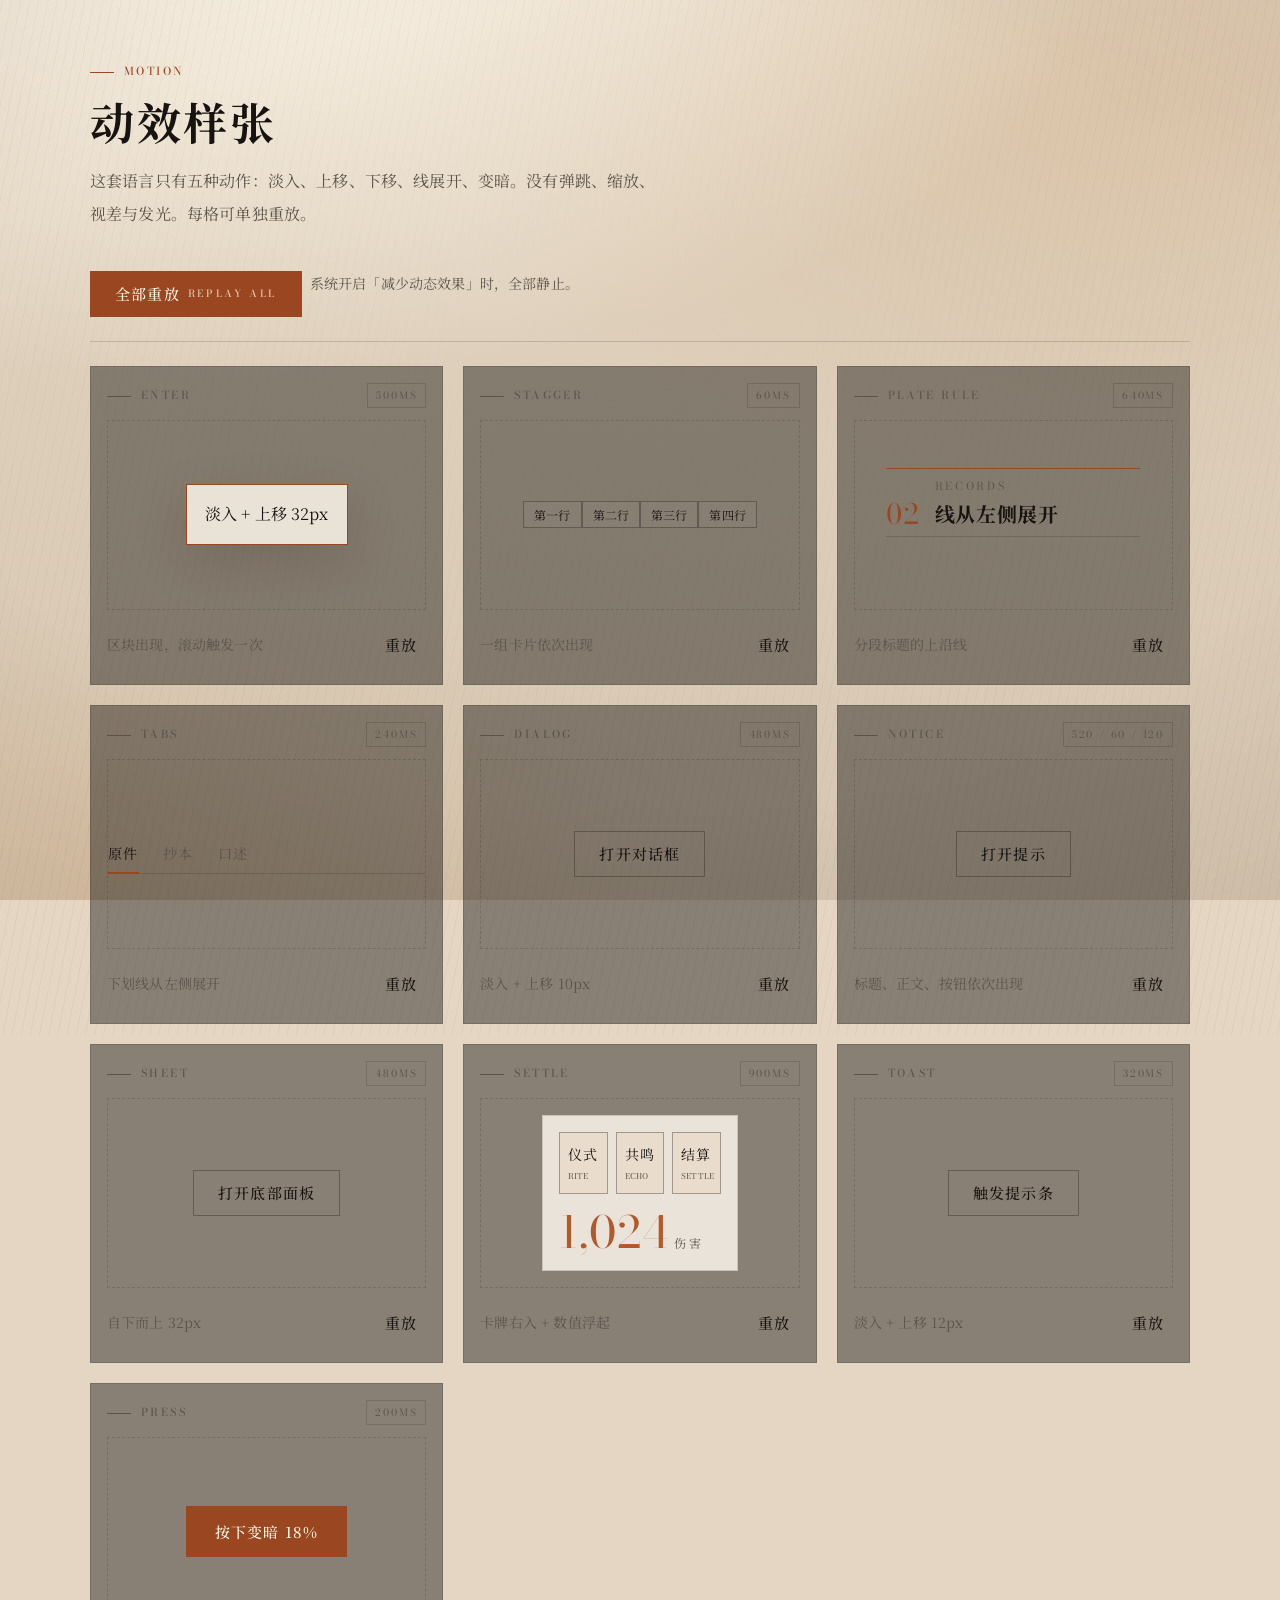
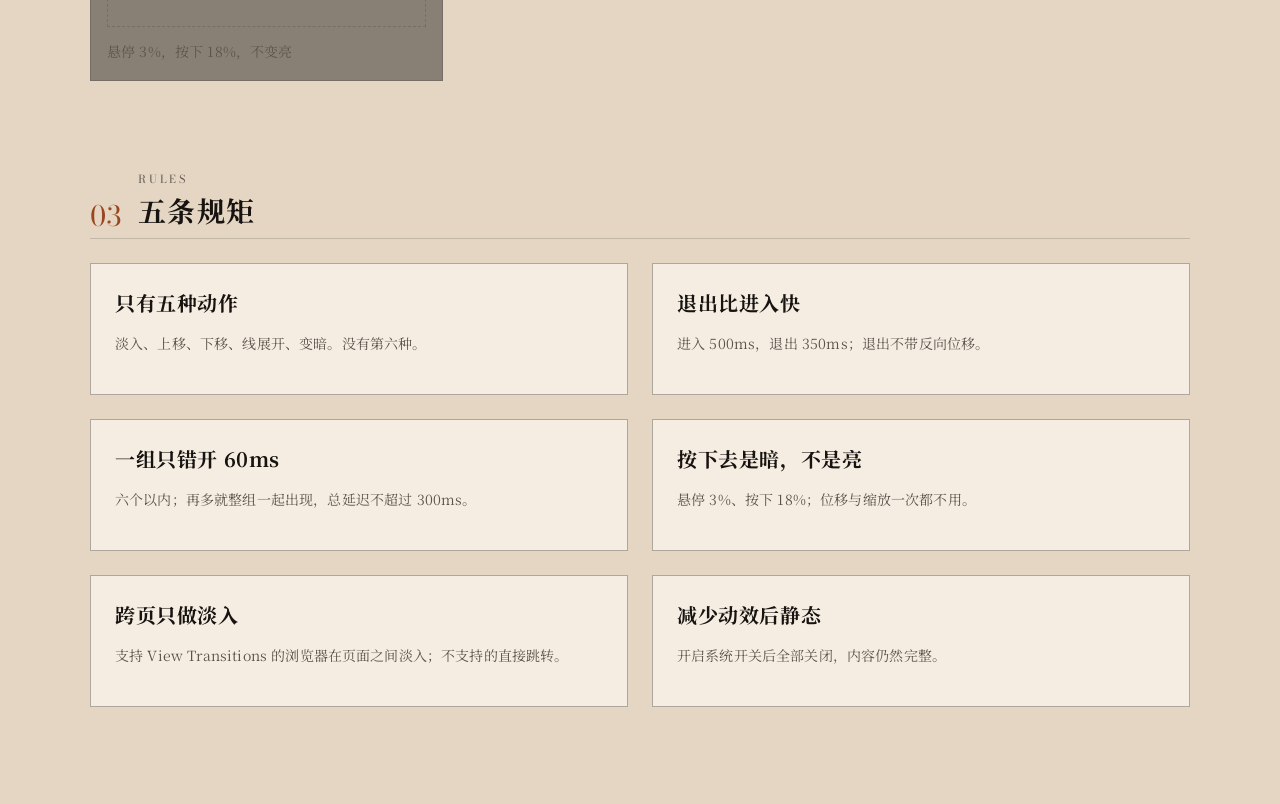
==== commit c058cfbc: "refactor: merge duplicate rules and replace repeated inline styles Ten selectors were declared twice" ====
--- a/templates/motion.html
+++ b/templates/motion.html
@@ -151,9 +151,9 @@
 <div class="r99-scrim" id="scrim-motion" hidden></div>
 <div class="r99-dialog" role="dialog" aria-modal="true" aria-labelledby="dlg-motion-title" id="dlg-motion" data-r99-scrim="scrim-motion" hidden>
   <span class="r99-kicker r99-kicker--accent">Dialog</span>
-  <h2 class="r99-h2" id="dlg-motion-title" style="margin-top:8px">对话框</h2>
+  <h2 class="r99-h2 r99-u-mt-2" id="dlg-motion-title">对话框</h2>
   <p class="r99-note" style="margin:12px 0 20px">480ms 淡入 + 上移 10px；退出 350ms。按 Esc 关闭。</p>
-  <div class="r99-actions" style="margin:0">
+  <div class="r99-actions r99-u-m0">
     <button class="r99-btn r99-btn--primary" data-r99-close>好</button>
     <button class="r99-btn" data-r99-close>取消</button>
   </div>
--- a/assets/reverse1999.css
+++ b/assets/reverse1999.css
@@ -561,11 +561,11 @@
 
 /* 窄条标题：上下两条细线夹住编号与标题 */
 .r99-plate {
+  position: relative;
   display: flex;
   align-items: flex-end;
   gap: var(--r99-s3);
   padding: var(--r99-s2) 0;
-  border-top: var(--r99-hair) solid var(--r99-accent);
   border-bottom: var(--r99-hair) solid var(--r99-line);
   margin-bottom: var(--r99-s4);
 }
@@ -837,6 +837,7 @@
 .r99-tabs button[aria-selected="true"] {
   color: var(--r99-text);
 }
+
 .r99-tabs button[aria-selected="true"]::after {
   content: "";
   position: absolute;
@@ -845,6 +846,7 @@
   bottom: -1px;
   height: var(--r99-strong);
   background: var(--r99-accent);
+  transform: scaleX(1);
 }
 
 /* ---------- 11. 卡片与图 ---------- */
@@ -856,7 +858,9 @@
   border: var(--r99-hair) solid var(--r99-line);
   border-radius: 0;
   overflow: hidden;
-  transition: border-color var(--r99-t-hover) ease;
+  transition:
+    border-color var(--r99-t-hover) ease,
+    filter var(--r99-t-hover) ease;
 }
 .r99-card:hover {
   border-color: var(--r99-accent);
@@ -1148,6 +1152,7 @@
   overflow: hidden;
   transition: transform 240ms var(--r99-ease-enter);
 }
+
 .r99-toast {
   display: flex;
   align-items: center;
@@ -1161,6 +1166,7 @@
   border-radius: 0;
   box-shadow: 0 10px 30px rgba(0, 0, 0, 0.3);
   font-family: var(--r99-serif);
+  animation: r99-toast-in 260ms var(--r99-ease-enter) both;
 }
 .r99-toast__icon {
   flex: none;
@@ -1724,22 +1730,22 @@
   gap: 6px;
   margin: 0;
   color: var(--r99-ink);
-}
+  transition: filter var(--r99-t-hover) ease;
+}
+
 .r99-item__plate {
   position: relative;
   display: block;
   width: min(100%, var(--r99-item-frame));
   aspect-ratio: 1;
-  background: #ffffff;
-  border: var(--r99-hair) solid rgba(255, 250, 240, 0.3);
-  border-radius: 0;
-  overflow: hidden;
-}
-.r99-item__plate {
   background:
     linear-gradient(180deg, rgba(14, 12, 11, 0.94) 0%, rgba(14, 12, 11, 0.78) 46%, rgba(14, 12, 11, 0.12) 78%, transparent 100%),
     radial-gradient(130% 78% at 50% 104%, var(--r99-rare, #8c8d8c) 0%, rgba(0, 0, 0, 0) 72%),
     #2a2522;
+  border: var(--r99-hair) solid rgba(255, 250, 240, 0.3);
+  border-radius: 0;
+  overflow: hidden;
+  container-type: inline-size;
 }
 [data-rare="6"] .r99-item__plate::after {
   content: "";
@@ -1784,12 +1790,12 @@
   background: rgba(0, 0, 0, 0.34);
   text-shadow: 0 1px 2px rgba(0, 0, 0, 0.6);
 }
-.r99-item__plate { container-type: inline-size; }
+
 .r99-item__name {
   font-size: var(--r99-fs-small);
   line-height: 1.5;
   letter-spacing: 0.04em;
-  color: var(--r99-text);
+  color: var(--r99-text-muted);
 }
 .r99-item__tag {
   font-family: var(--r99-display);
@@ -1797,14 +1803,11 @@
   letter-spacing: 0.18em;
   color: var(--r99-text-muted);
 }
+
 .r99-item--muted .r99-item__plate {
   background: #f2efe8;
-}
-.r99-item--muted .r99-item__plate { container-type: inline-size; }
-.r99-item__name {
-  color: var(--r99-text-muted);
-}
-
+  container-type: inline-size;
+}
 /* 稀有度小标：色点 + 罗马数字 */
 .r99-rare {
   display: inline-flex;
@@ -2164,13 +2167,15 @@
   grid-template-columns: repeat(2, minmax(0, 1fr));
   gap: var(--r99-s4) var(--r99-s5);
 }
+
 .r99-special__item {
   display: grid;
-  grid-template-columns: 26px 1fr;
+  grid-template-columns: 30px 1fr;
   gap: 10px;
   font-size: var(--r99-fs-small);
   line-height: 1.9;
   color: var(--r99-text-muted);
+  align-items: start;
 }
 
 /* 入场券：左主券锈红渐变，右副券米纸，中间虚线即撕口 */
@@ -2474,9 +2479,6 @@
 .r99-sheet:not([hidden]) {
   animation: r99-sheet-in 480ms var(--r99-ease-enter) both;
 }
-.r99-toast {
-  animation: r99-toast-in 260ms var(--r99-ease-enter) both;
-}
 @keyframes r99-toast-in {
   from { opacity: 0; transform: translateX(100%); }
   to   { opacity: 1; transform: translateX(0); }
@@ -2514,34 +2516,11 @@
   transform-origin: left center;
   transition: transform 240ms var(--r99-ease-enter);
 }
-.r99-tabs button[aria-selected="true"]::after {
-  transform: scaleX(1);
-}
-
-/* 行与卡片：悬停过渡到描边与底色 */
-.r99-list a,
-.r99-row {
-  transition:
-    background-color var(--r99-t-hover) ease,
-    box-shadow var(--r99-t-hover) ease;
-}
-.r99-card {
-  transition:
-    border-color var(--r99-t-hover) ease,
-    filter var(--r99-t-hover) ease;
-}
-.r99-item {
-  transition: filter var(--r99-t-hover) ease;
-}
 .r99-item:hover {
   filter: brightness(0.97);
 }
 
 /* 分段标题：上沿线从左展开 */
-.r99-plate {
-  position: relative;
-  border-top: 0;
-}
 .r99-plate::before {
   content: "";
   position: absolute;
@@ -2757,11 +2736,6 @@
 .r99-tabs--game button::after {
   display: none;
 }
-
-.r99-special__item {
-  grid-template-columns: 30px 1fr;
-  align-items: start;
-}
 .r99-special__icon {
   width: 22px;
   height: 22px;
@@ -2797,4 +2771,23 @@
   position: absolute;
   top: 6px;
   right: 19px;
-}+}
+
+/* ---------- 28. 工具类 ---------- */
+
+.r99-u-flex { display: flex; }
+.r99-u-wrap { flex-wrap: wrap; }
+.r99-u-center { align-items: center; }
+.r99-u-between { justify-content: space-between; }
+.r99-u-text-center { text-align: center; }
+.r99-u-nowrap { white-space: nowrap; }
+.r99-u-gap-2 { gap: var(--r99-s2); }
+.r99-u-gap-3 { gap: var(--r99-s3); }
+.r99-u-m0 { margin: 0; }
+.r99-u-mt-1 { margin-top: var(--r99-s1); }
+.r99-u-mt-2 { margin-top: var(--r99-s2); }
+.r99-u-mt-12 { margin-top: 12px; }
+.r99-u-mt-3 { margin-top: var(--r99-s3); }
+.r99-u-mt-4 { margin-top: var(--r99-s4); }
+.r99-u-mb-2 { margin-bottom: var(--r99-s2); }
+.r99-u-mb-3 { margin-bottom: var(--r99-s3); }
